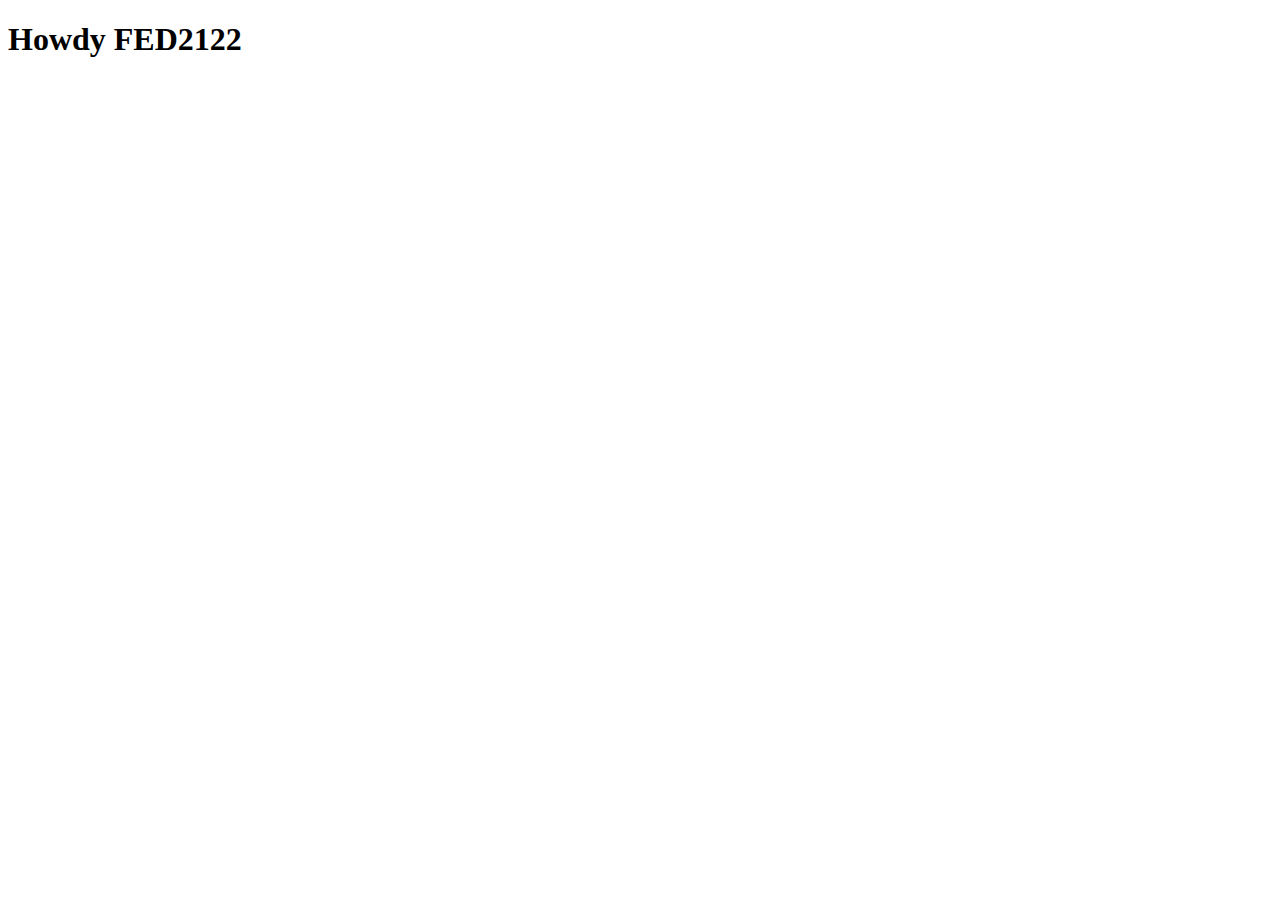
==== index.html @ eb542825 "Add files via upload" ====
<!doctype html>
<html lang="nl">
	
<head>
	<meta charset="UTF-8">
	<meta name="author" content="jouw naam">
	<meta name="viewport" content="width=device-width, initial-scale=1">
	
	<title>Howdy FED2122</title>
	
	<link href="styles/style.css" rel="stylesheet">
	<link rel="icon" type="image/svg+xml" href="images/favicon.svg">
</head>

<body>
	<h1>Howdy FED2122</h1>

	<script src="scripts/script.js"></script>
</body>
	
</html>
---- styles/style.css ----
/* CSS Document */
*, *::after, *::before {
  box-sizing:border-box;  
}
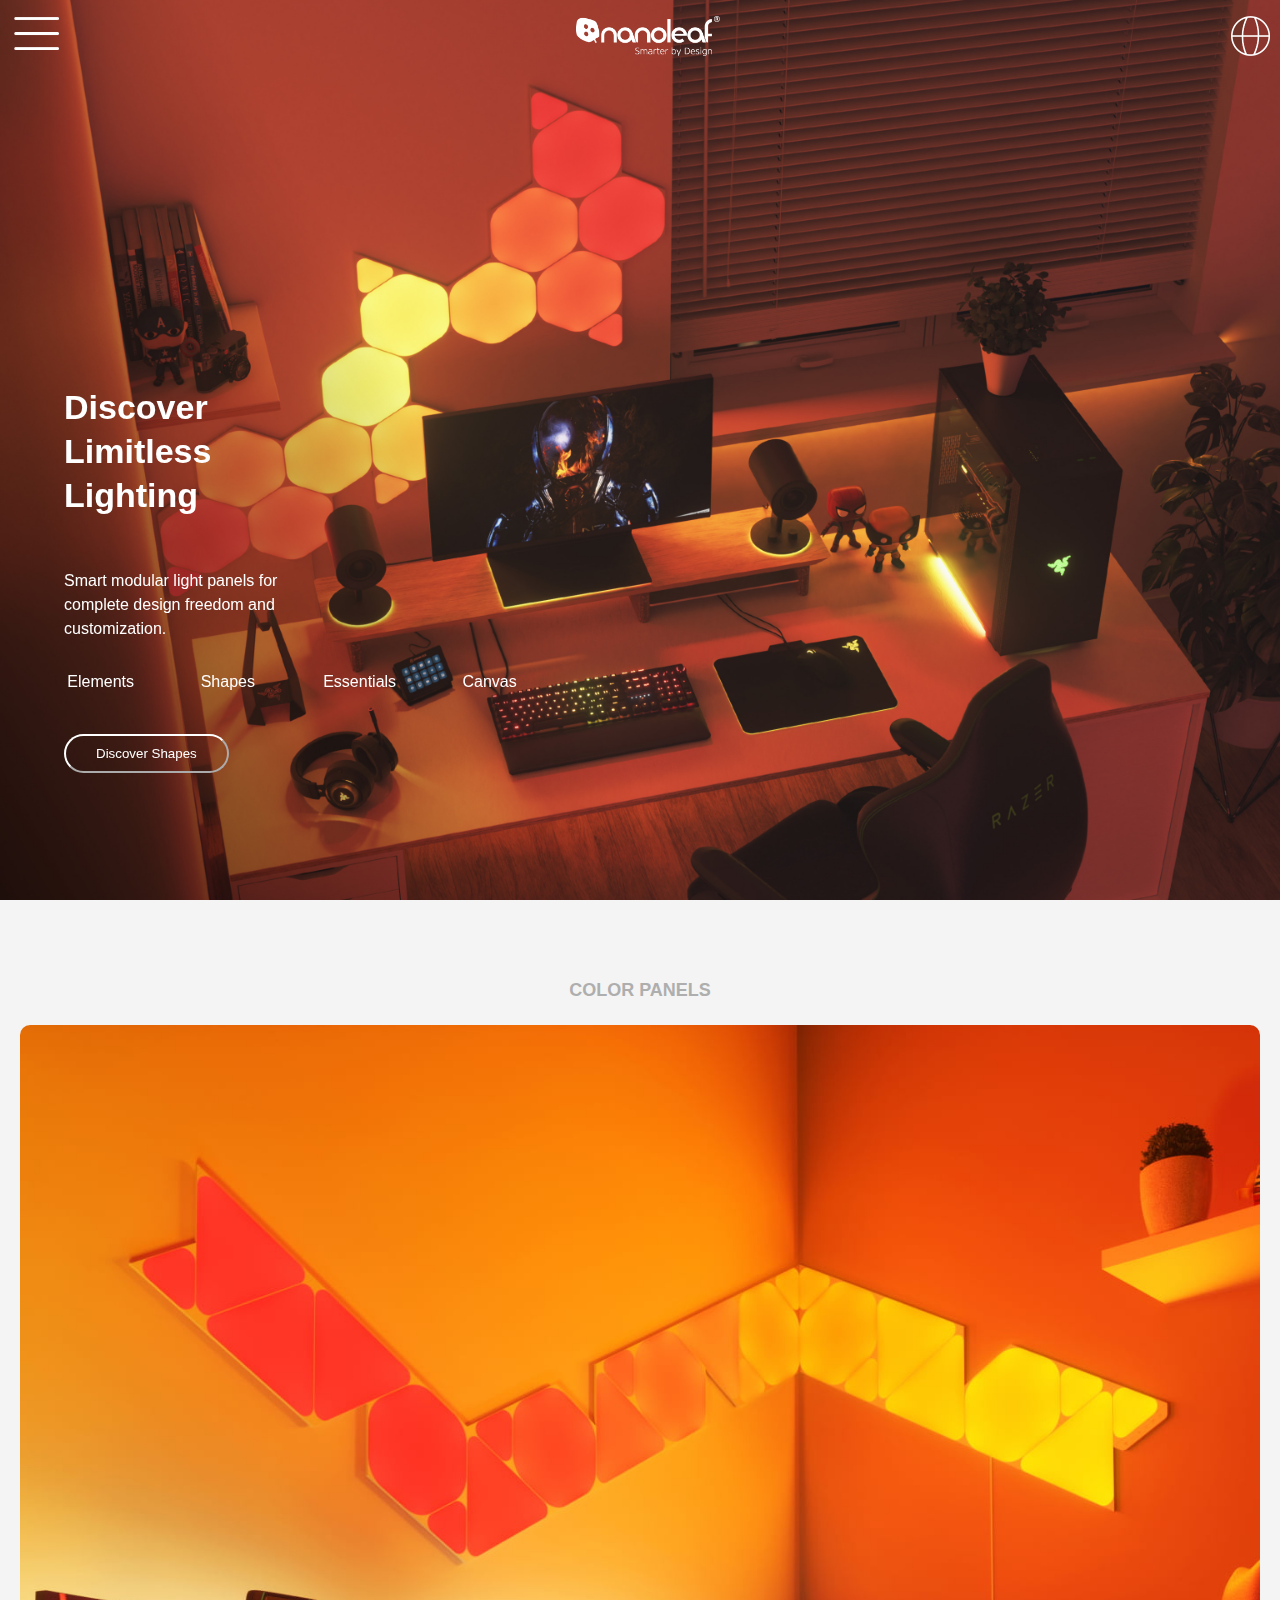
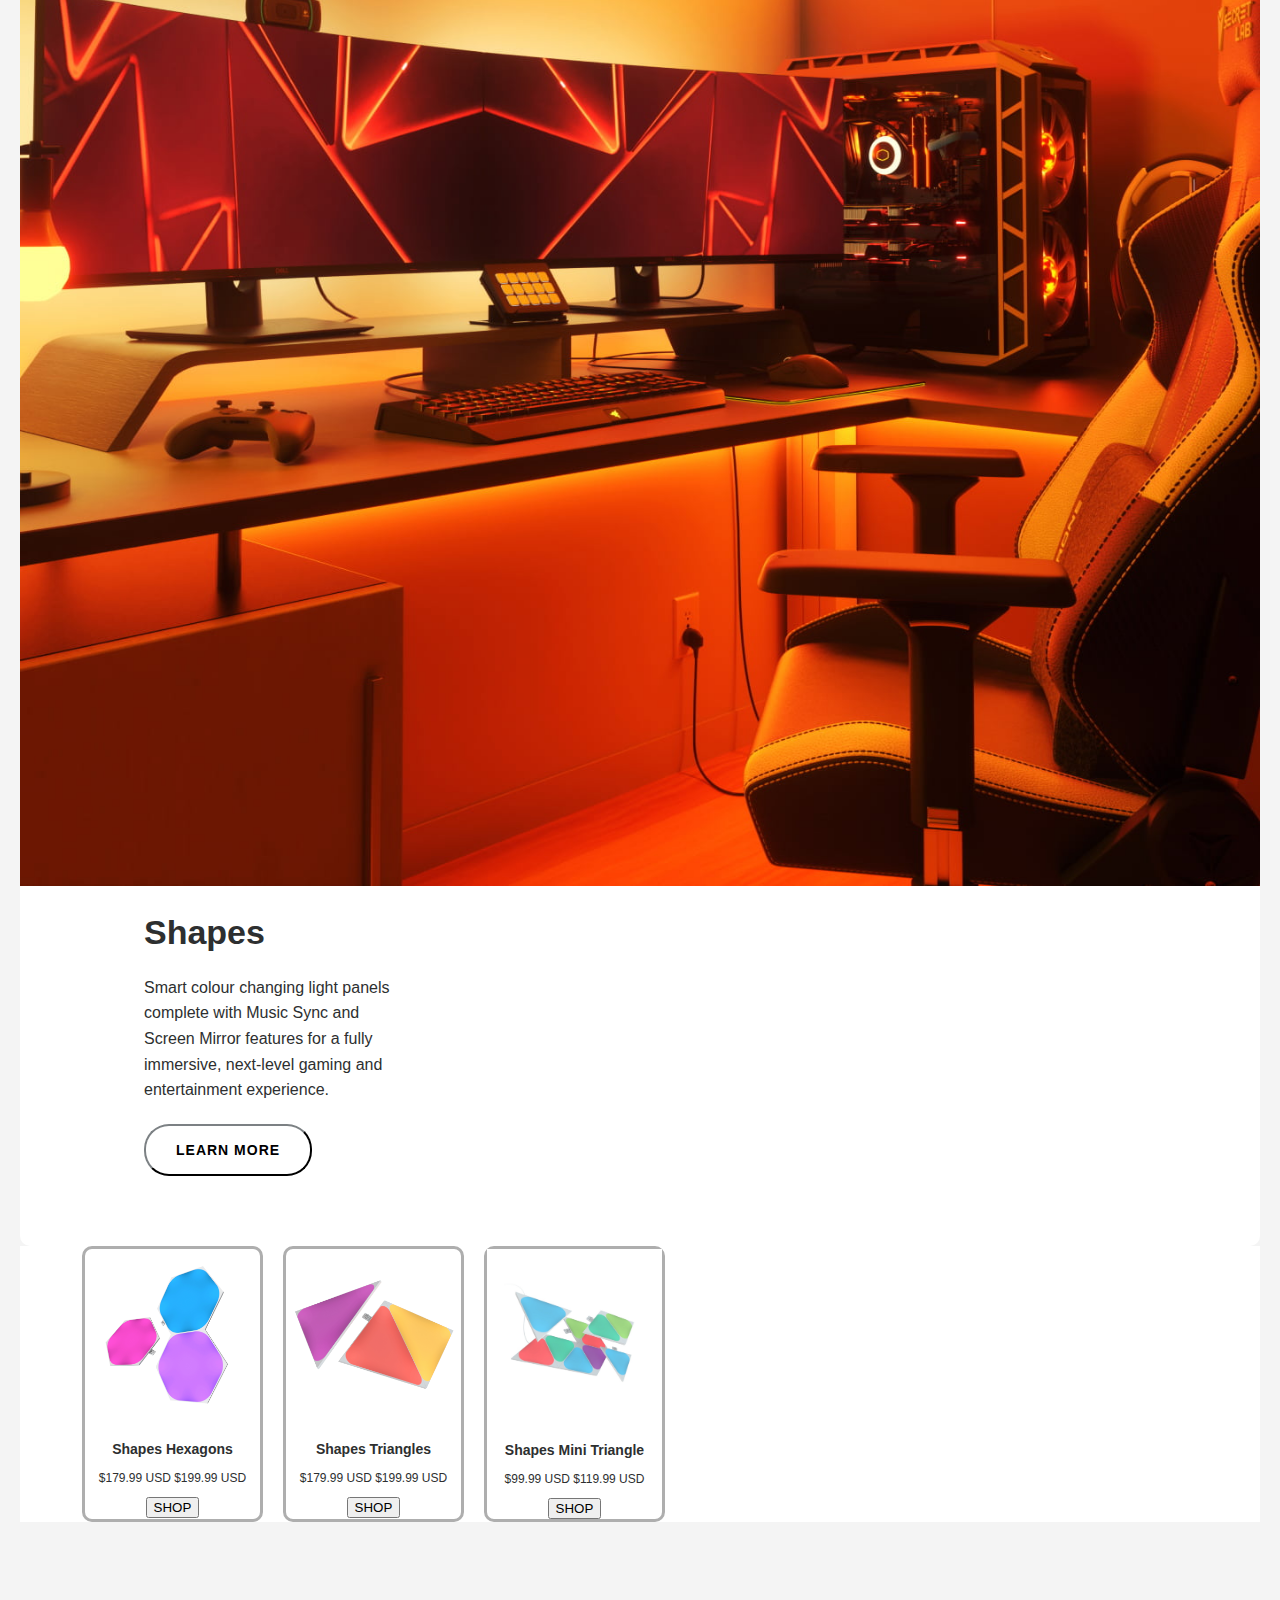
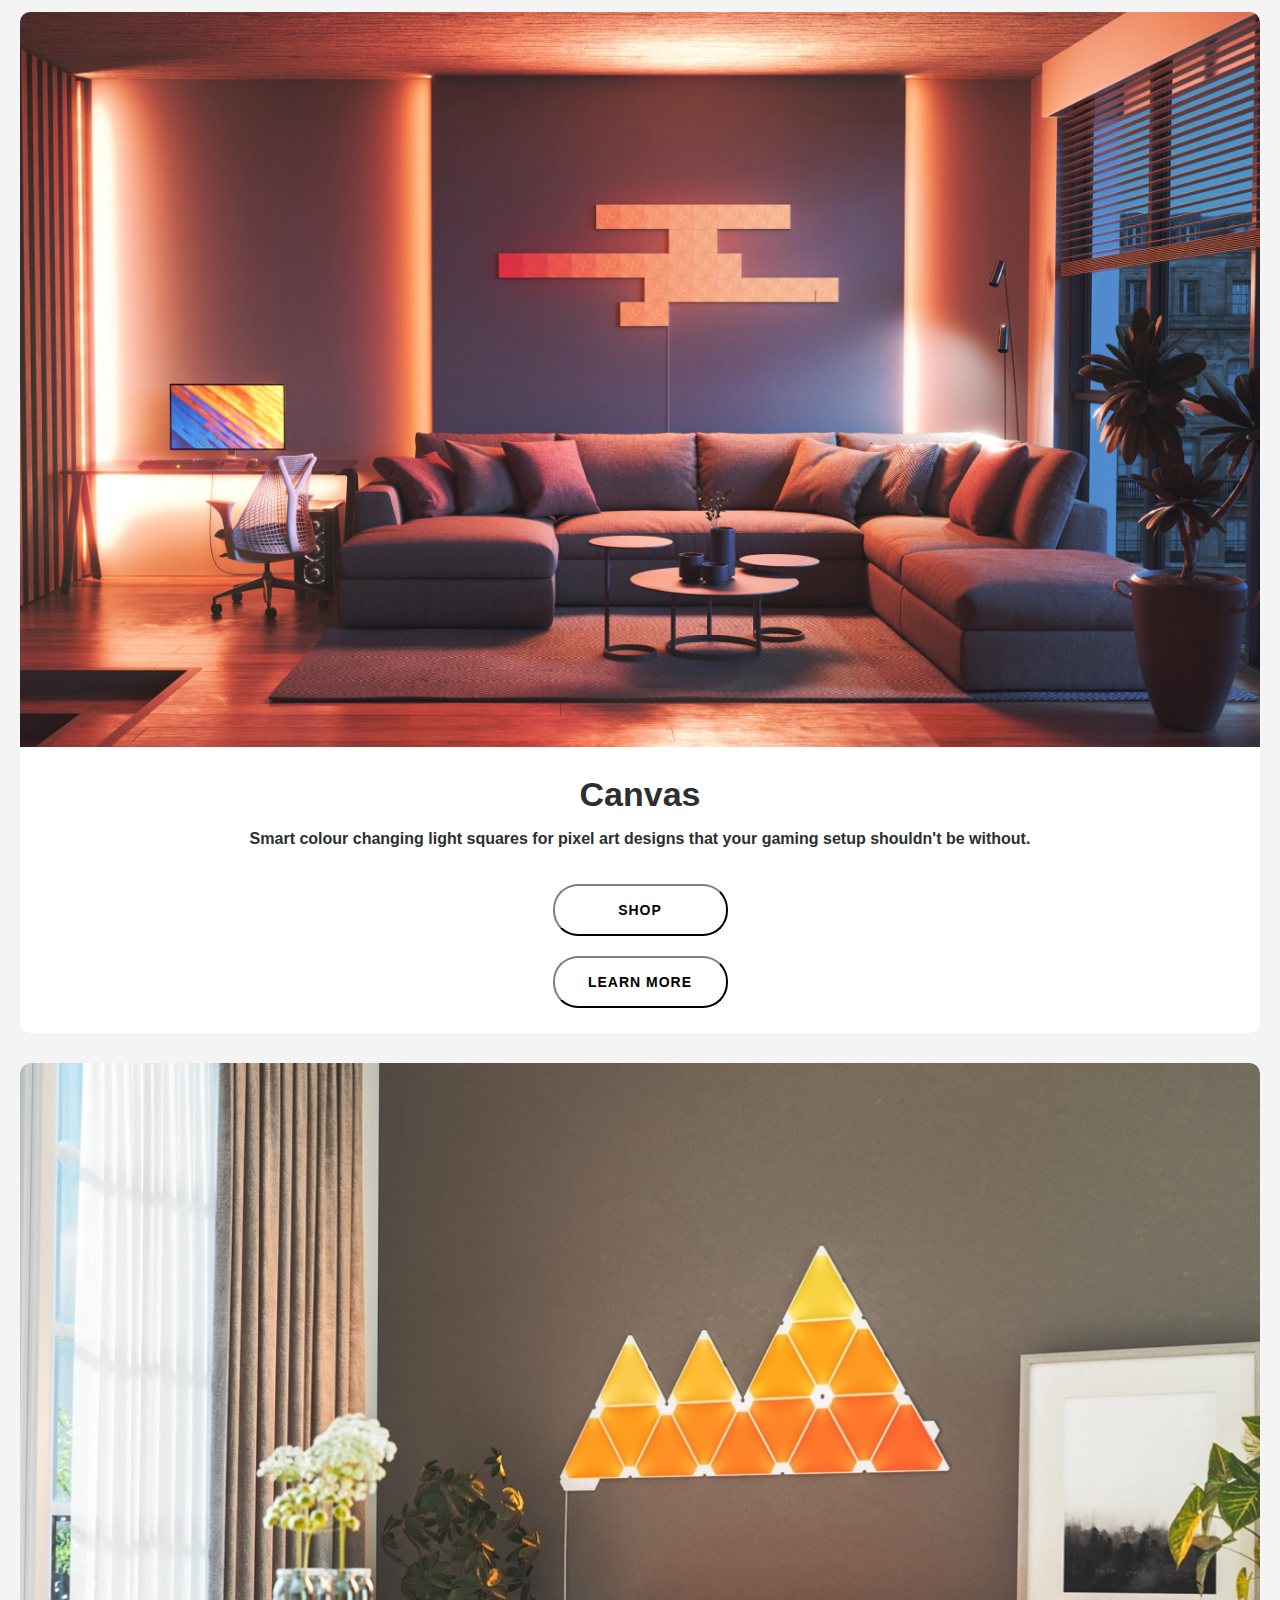
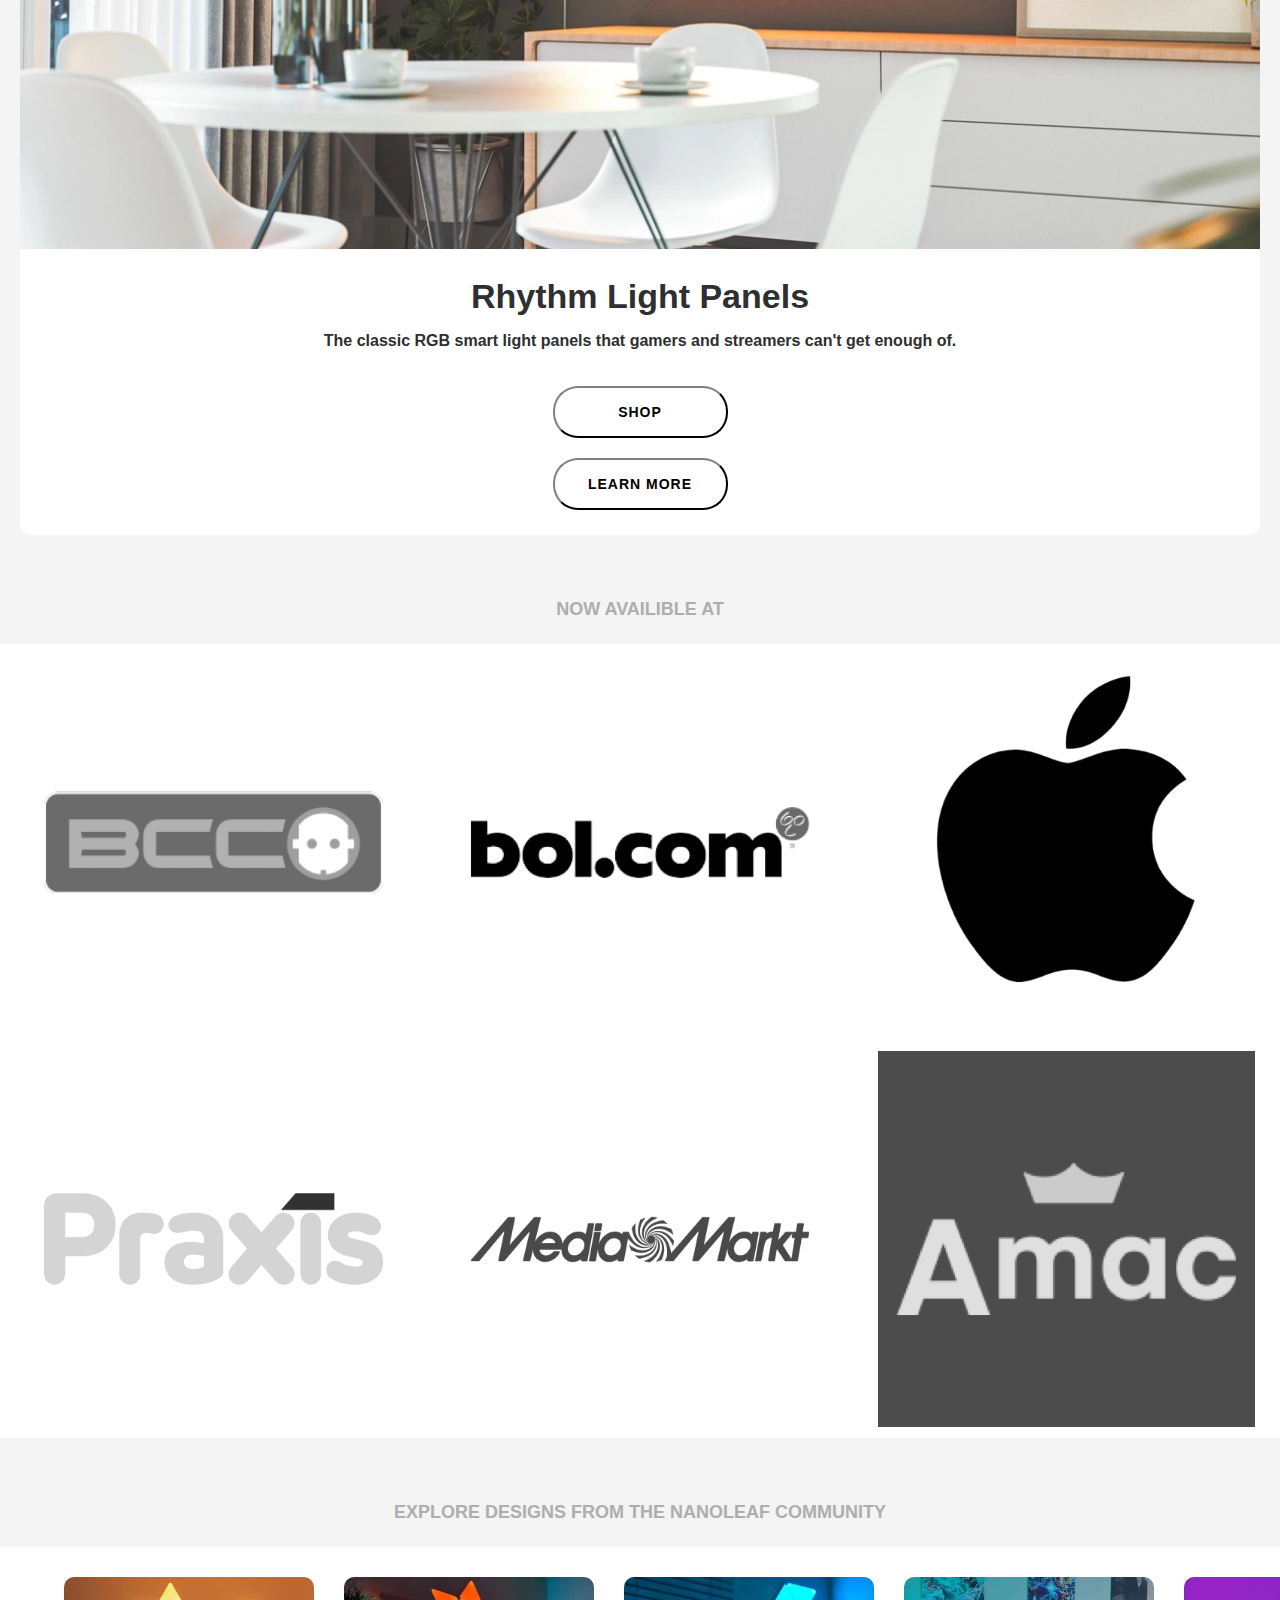
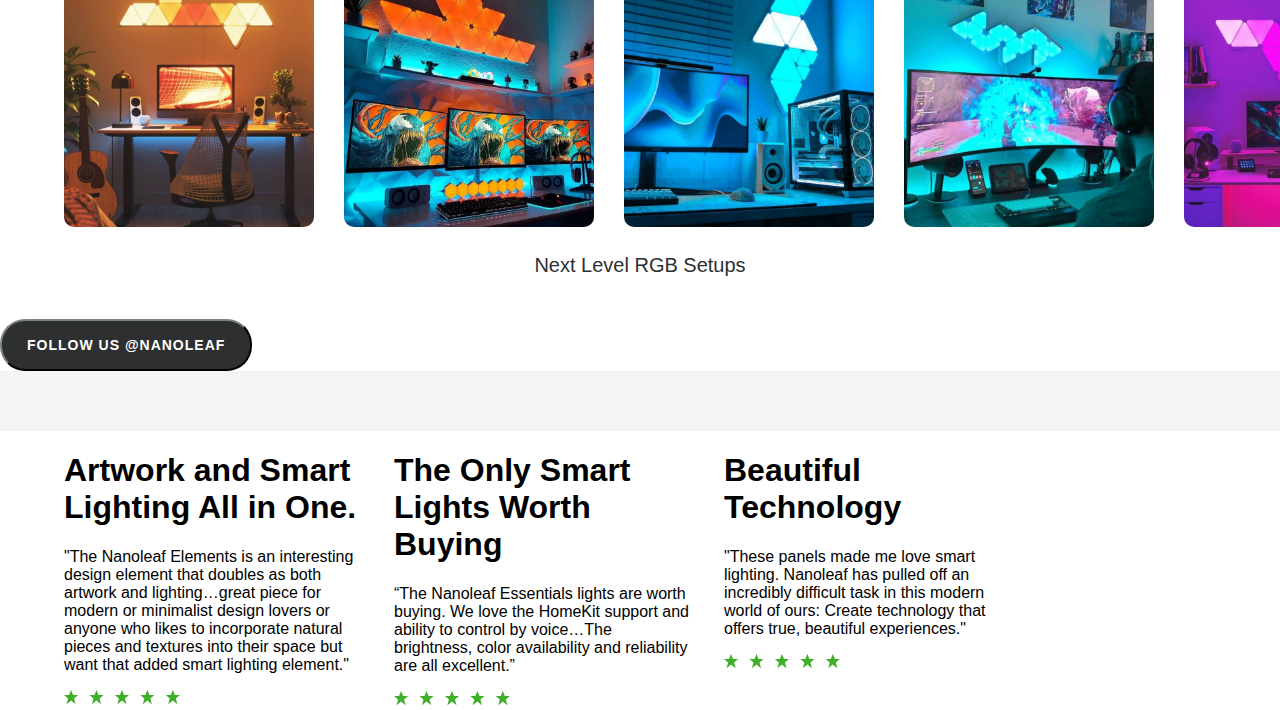
==== commit fc539e63: "Add files via upload" ====
--- a/index.html
+++ b/index.html
@@ -10,10 +10,285 @@
 	
 	<link href="styles/style.css" rel="stylesheet">
 	<link rel="icon" type="image/svg+xml" href="images/favicon.svg">
+
 </head>
 
 <body>
-	<h1>Howdy FED2122</h1>
+	<header>
+		
+		<nav>
+			<ul>
+				<li>
+					<button><a href=""><img src="images/Hamburger_Menu.png" alt=""></a></button>
+				</li>
+
+				<li>
+					<a href=""><img src="images/nanoleaf-logo-white.png" alt=""></a>
+				</li>
+
+				<li>
+					<a href=""><img src="images/Taal_thick-3.png" alt=""></a>
+				</li>
+			</ul>
+			
+		</nav>
+
+	</header>
+
+	<main>
+		<section>
+
+			<h1>
+				Discover Limitless Lighting
+			</h1>
+	
+			<p>
+				Smart modular light panels for complete design freedom and customization.
+			</p>
+	
+			<ul>
+				<li><button>Elements</button></li>
+				<li><button>Shapes</button></li>
+				<li><button>Essentials</button></li>
+				<li><button>Canvas</button></li>
+			</ul>
+	
+			<button>Discover Shapes</button>
+
+
+		</section>
+
+	<!-- First Section -->
+
+		<section>
+
+			<h2> COLOR PANELS</h2>
+
+			<ul>
+				<li>
+					<img src="images/2e-section foto.jpeg" alt="">
+				</li>
+
+				<li>
+					<h1>Shapes</h1>
+				</li>
+				<li>
+					<p>
+						Smart colour changing light panels complete with Music Sync and Screen Mirror features for a fully immersive, next-level gaming and entertainment experience.
+					</p>
+				</li>
+				<li>
+					<button>LEARN MORE</button>
+				</li>
+
+			</ul>
+
+			<ul>
+				<li>
+					<img src="images/home-shop-shape-hex@2x.png" alt="">
+					<h3>Shapes Hexagons</h3>
+					<p>$179.99 USD
+						$199.99 USD
+					</p>
+					<button>SHOP</button>
+				</li>
+				<li>
+					<img src="images/home-shop-shape-tri@2x.png" alt="">
+					<h3>Shapes Triangles</h3>
+					<p>$179.99 USD
+						$199.99 USD</p>
+					<button>SHOP</button>
+				</li>
+				<li>
+					<img src="images/home-shop-shape-mtri@1x.jpeg" alt="">
+					<h3>Shapes Mini Triangle</h3>
+					<p>$99.99 USD
+						$119.99 USD</p>
+					<button>SHOP</button>
+				</li>
+			</ul>
+		
+
+		</section>
+
+		<!-- <section>
+
+			<ul>
+				<li>
+					<img src="images/home-shop-shape-hex@2x.png" alt="">
+					<h3>Shapes Hexagons</h3>
+					<p>$179.99 USD
+						$199.99 USD
+					</p>
+					<button>SHOP</button>
+				</li>
+				<li>
+					<img src="images/home-shop-shape-tri@2x.png" alt="">
+					<h3>Shapes Triangles</h3>
+					<p>$179.99 USD
+						$199.99 USD</p>
+					<button>SHOP</button>
+				</li>
+				<li>
+					<img src="images/home-shop-shape-mtri@1x.jpeg" alt="">
+					<h3>Shapes Mini Triangle</h3>
+					<p>$99.99 USD
+						$119.99 USD</p>
+					<button>SHOP</button>
+				</li>
+			</ul>
+			
+		</section> -->
+
+
+
+
+
+		
+		<section>
+			<ul>
+
+				<li>
+					<img src="images/canvas-section-desktop-675x400@2x (1).webp" alt="">
+					<h2>Canvas</h2>
+					<p>
+						Smart colour changing light squares for pixel art designs that your gaming setup shouldn't be without.
+					</p>
+					<button>SHOP</button>
+					<button>LEARN MORE</button>
+				</li>
+
+				<li>
+					<img src="images/lp@2x.webp" alt="">
+					<h2>Rhythm Light Panels</h2>
+					<p>
+						The classic RGB smart light panels that gamers and streamers can't get enough of.
+					</p>
+					<button>SHOP</button>
+					<button>LEARN MORE</button>
+				</li>
+
+
+			</ul>
+		</section>
+
+		<section>
+
+			<h2>NOW AVAILIBLE AT</h2>
+
+			<ul>
+
+				<li><img src="images/retail-nl-bcc.png" alt=""></li>
+				<li><img src="images/retail-nl-bol.png" alt=""></li>
+				<li><img src="images/retail-apple.png" alt=""></li>
+				<li><img src="images/retail-nl-praxis.png" alt=""></li>
+				<li><img src="images/retail-nl-meida.png" alt=""></li>
+				<li><img src="images/retail-nl-amac.png" alt=""></li>
+				
+			</ul>
+
+			
+
+		</section>
+
+
+		<!-- <section>
+
+			<h2>INTEGRATIONS</h2>
+
+			<ul>
+
+				<li><img src="images/" alt=""></li>
+				<li><img src="images/" alt=""></li>
+				<li><img src="images/" alt=""></li>
+				<li><img src="images/" alt=""></li>
+				<li><img src="images/" alt=""></li>
+				<li><img src="images/" alt=""></li>
+				
+			</ul>
+
+		</section> -->
+
+		<section>
+
+			<h2>EXPLORE DESIGNS FROM THE NANOLEAF COMMUNITY</h2>
+
+			<ul>
+
+				<li><img src="images/1e-Nanoleaf-Community.png" alt=""></li>
+				<li><img src="images/2e-Nanoleaf-Community.png" alt=""></li>
+				<li><img src="images/3e-Nanoleaf-Community.png" alt=""></li>
+				<li><img src="images/4e-Nanoleaf-Community.png" alt=""></li>
+				<li><img src="images/5e-Nanoleaf-Community.png" alt=""></li>
+				<li><img src="images/6e-Nanoleaf-Community.png" alt=""></li>
+				
+			</ul>
+
+			<p>Next Level RGB Setups</p>
+			<button>
+				FOLLOW US @NANOLEAF
+			</button>
+
+		</section>
+
+		<section>
+
+			<ul>
+				<li>
+					<h1>
+						Artwork and Smart Lighting All in One.
+
+					</h1>
+
+					<p>
+						"The Nanoleaf Elements is an interesting design element that doubles as both artwork and lighting…great piece for modern or minimalist design lovers or anyone who likes to incorporate natural pieces and textures into their space but want that added smart lighting element."
+					</p>
+
+					<img src="images/rating-starts.svg" alt="">
+				</li>
+
+				<li>
+					<h1>
+						The Only Smart Lights Worth Buying
+					</h1>
+
+					<p>
+						“The Nanoleaf Essentials lights are worth buying. We love the HomeKit support and ability to control by voice…The brightness, color availability and reliability are all excellent.”
+					</p>
+
+					<img src="images/rating-starts.svg" alt="">
+				</li>
+
+				<li>
+					<h1>
+						Beautiful Technology
+					</h1>
+
+					<p>
+						"These panels made me love smart lighting. Nanoleaf has pulled off an incredibly difficult task in this modern world of ours: Create technology that offers true, beautiful experiences."
+					</p>
+
+					<img src="images/rating-starts.svg" alt="">
+				</li>
+			</ul>
+
+		</section>
+
+
+
+
+		
+	</main>
+
+	<footer>
+
+	</footer>
+
+
+
+
+
+
 
 	<script src="scripts/script.js"></script>
 </body>
--- a/styles/style.css
+++ b/styles/style.css
@@ -3,3 +3,713 @@
   box-sizing:border-box;  
 }
 
+:root {
+  
+
+}
+
+
+html {
+  height: 100%;
+}
+
+body{
+  margin: 0;
+  padding: 0;
+
+  background-color: #F4F4F4;
+
+  background-image: url("../images/nanoleaf-shapes-light-panels-hexagons-triangles-battlestation-desk-desktop@2x.jpeg");
+  background-size: cover;
+  background-repeat: no-repeat;
+  height: 100%;
+  background-position: center;
+
+  font-family: -apple-system, BlinkMacSystemFont, 'Segoe UI', Roboto, Oxygen, Ubuntu, Cantarell, 'Open Sans', 'Helvetica Neue', sans-serif;
+}
+
+/*///// Nav-bar /////*/
+
+header {
+  position: fixed;
+  left: 0;
+  right: 0;
+  top: 0;
+
+  height: 4.5em;
+  background-color: transparent;
+
+}
+
+header img {
+  height: 2.5em;
+  width: auto;
+}
+
+
+
+header ul{
+  display: flex;
+  flex-wrap: wrap;
+  justify-content: space-between;
+  padding: 0;
+  margin-left: .5em;
+  margin-right: .6em;
+  list-style: none;
+
+}
+
+ header button{
+  background: none;
+  border: none;
+}
+
+/*///// Home-page /////*/
+
+section:nth-of-type(1) {
+  height: 100vh;
+  width: auto;
+}
+
+
+
+section:nth-of-type(1) h1 {
+  font-size: 34px;
+  color: white;
+
+  position: absolute;
+  bottom: 40%;
+  left: 5%;
+  width: 290px;
+  line-height: 1.3em;
+}
+
+section:nth-of-type(1) p {
+  font-size: 16px;
+  color: white;
+
+  position: absolute;
+  bottom: 27%;
+  left: 5%;
+  width: 230px;
+  line-height: 1.5em;
+}
+
+section:nth-of-type(1) ul {
+  list-style: none;
+  display: flex;
+  justify-content: space-between;
+  margin-left: 5%;
+  margin-right: 5%;
+
+  max-width: 450px;
+
+  padding: 0;
+}
+
+
+section:nth-of-type(1) li button {
+  background: none;
+  border: none;
+
+
+  color: white;
+  font-size: 16px;
+  font-family: -apple-system, BlinkMacSystemFont, 'Segoe UI', Roboto, Oxygen, Ubuntu, Cantarell, 'Open Sans', 'Helvetica Neue', sans-serif;
+  padding: 0%;
+
+  position: relative;
+  top: 73vh;
+
+}
+
+section:nth-of-type(1) button {
+  background: none;
+  color: white;
+
+  width: fit-content;
+
+  border-radius: 20px;
+  border-color: white;
+
+  padding: 10px 30px;
+  position: relative;
+  top: 76vh;
+
+  left: 5%;
+}
+
+
+/*///// 2e-Section /////*/
+
+section:nth-of-type(2) {
+  height: auto;
+  width: auto;
+
+
+  padding-top: 60px;
+  padding-left: 20px;
+  padding-right: 20px;
+}
+
+
+section:nth-of-type(2) h2 {
+  padding-bottom: 20px;
+  margin: 0;
+  font-size: 18px;
+  line-height: 1.6em;
+  font-weight: bolder;
+  text-align: center;
+  color: #aeaeae;
+  font-family: -apple-system, BlinkMacSystemFont, 'Segoe UI', Roboto, Oxygen, Ubuntu, Cantarell, 'Open Sans', 'Helvetica Neue', sans-serif;
+
+
+}
+
+section:nth-of-type(2) ul:first-of-type {
+  background-color: white;
+
+  padding: 0%;
+  margin: 0%;
+
+  list-style: none;
+  
+  border-radius: 10px;
+
+  display: flex;
+  flex-direction: column;
+}
+
+section:nth-of-type(2) ul:first-of-type img {
+  
+  width: 100%;
+  height: auto;
+  border-top-right-radius: 10px;
+  border-top-left-radius: 10px;
+  
+}
+
+section:nth-of-type(2) ul:first-of-type h1 {
+  font-size: 34px;
+  color: #2d2f30;
+
+  margin-left: 10%;
+
+  
+
+  /* margin-top: 34px;
+  margin-bottom: 34px; */
+}
+
+
+section:nth-of-type(2) ul:first-of-type p {
+
+  font-size: 16px;
+  color: #2d2f30;
+
+  left: 5%;
+  width: 250px;
+  line-height: 1.6em;
+  margin-left: 10%;
+  margin-top: 0%;
+
+  
+}
+
+
+section:nth-of-type(2) ul:first-of-type button {
+  font-family: -apple-system, BlinkMacSystemFont, 'Segoe UI', Roboto, Oxygen, Ubuntu, Cantarell, 'Open Sans', 'Helvetica Neue', sans-serif;
+  background: none;
+
+  border-color: #2d2f30;
+  border-radius: 25px;
+
+ padding-left: 30px;
+ padding-right: 30px;
+ padding-top: 10px;
+ padding-bottom: 10px;
+
+ margin-top: 5px;
+ margin-left: 10%;
+ margin-bottom: 70px;
+
+  
+  font-size: 14px;
+  font-weight: 700;
+  letter-spacing: 1px;
+  line-height: 28px;
+
+  
+}
+
+section:nth-of-type(2) ul:last-of-type {
+  background-color: white;
+  margin: 0%;
+  padding-left: 5%;
+  padding-right: 5%;
+  list-style: none;
+  display: flex;
+  overflow-x: scroll;
+  gap: 20px;
+  width: 100%;
+}
+
+section:nth-of-type(2) ul:last-of-type img{
+  width: 175px;
+}
+
+section:nth-of-type(2) ul:last-of-type li{
+  text-align: center;
+
+  border-style: solid;
+  border-color: #aeaeae;
+  border-radius: 10px;
+  
+  
+  
+ 
+  
+
+}
+
+
+section:nth-of-type(2) ul:last-of-type h3 {
+  font-size: 14px;
+  text-align: center;
+  color: #2d2f30;
+
+
+}
+
+
+section:nth-of-type(2) ul:last-of-type p{
+  font-size: 12px;
+  text-align: center;
+  color: #2d2f30;
+
+}
+section:nth-of-type(3) {
+  height: auto;
+  width: auto;
+
+
+  padding-top: 60px;
+  padding-left: 20px;
+  padding-right: 20px;
+}
+
+section:nth-of-type(3) ul {
+  padding: 0%;
+  margin: 0%;
+}
+
+
+section:nth-of-type(3) ul li {
+  background-color: white;
+
+  padding: 0%;
+  margin: 0%;
+
+  list-style: none;
+  
+  border-radius: 10px;
+
+  display: flex;
+  flex-direction: column;
+
+  margin-top: 30px;
+  padding-bottom: 25px;
+
+
+
+}
+
+section:nth-of-type(3) img {
+  
+  width: 100%;
+  height: auto;
+  border-top-right-radius: 10px;
+  border-top-left-radius: 10px;
+  
+}
+
+
+section:nth-of-type(3) h2 {
+  font-size: 34px;
+  color: #2d2f30;
+  text-align: center;
+
+  padding-left: 40px;
+  padding-right: 40px;
+  margin-bottom: 0%;
+  
+}
+
+section:nth-of-type(3) p {
+  font-size: 16px;
+  color: #2d2f30;
+  text-align: center;
+  font-weight: 700;
+
+  padding-left: 40px;
+  padding-right: 40px;
+  
+}
+
+
+section:nth-of-type(3) button {
+  font-family: -apple-system, BlinkMacSystemFont, 'Segoe UI', Roboto, Oxygen, Ubuntu, Cantarell, 'Open Sans', 'Helvetica Neue', sans-serif;
+  background: none;
+
+  border-color: #2d2f30;
+  border-radius: 25px;
+
+  padding-left: 15px;
+  padding-right: 15px;
+  padding-top: 10px;
+  padding-bottom: 10px;
+
+  margin-top: 20px;
+
+
+  
+  font-size: 14px;
+  font-weight: 700;
+  letter-spacing: 1px;
+  line-height: 28px;
+  text-align: center;
+
+  width: 175px;
+  margin-left: auto;
+  margin-right: auto;
+  
+}
+
+
+section:nth-of-type(4) {
+  height: auto;
+  width: auto;
+  margin-top: 60px;
+}
+
+
+section:nth-of-type(4) h2 {
+  padding-bottom: 20px;
+  margin: 0;
+  font-size: 18px;
+  line-height: 1.6em;
+  font-weight: bolder;
+  text-align: center;
+  color: #aeaeae;
+  font-family: -apple-system, BlinkMacSystemFont, 'Segoe UI', Roboto, Oxygen, Ubuntu, Cantarell, 'Open Sans', 'Helvetica Neue', sans-serif;
+
+
+}
+
+
+section:nth-of-type(4) ul {
+  background-color: white;
+
+  padding: 0%;
+  margin: 0%;
+
+  list-style: none;
+
+  display: flex;
+  justify-content: space-between;
+  flex-wrap: wrap;
+  
+  width: 100%;
+  height: auto;
+}
+
+
+section:nth-of-type(4) li {
+    width: 33.3333%;
+    padding: 10px 25px;
+    box-sizing: border-box
+}
+
+
+section:nth-of-type(4) img{
+  filter: grayscale(1);
+  display: block;
+  width: 100%;
+}
+
+
+
+section:nth-of-type(5) {
+  height: auto;
+  width: auto;
+  margin-top: 60px;
+  background-color: white;
+}
+
+
+
+section:nth-of-type(5) h2 {
+  padding-bottom: 20px;
+  margin: 0;
+  font-size: 18px;
+  line-height: 1.6em;
+  font-weight: bolder;
+  text-align: center;
+  color: #aeaeae;
+  font-family: -apple-system, BlinkMacSystemFont, 'Segoe UI', Roboto, Oxygen, Ubuntu, Cantarell, 'Open Sans', 'Helvetica Neue', sans-serif;
+
+  padding-left: 30px;
+  padding-right: 30px;
+  margin-bottom: 30px;
+
+  position: relative;
+
+  background-color: #F4F4F4;
+}
+
+section:nth-of-type(5) ul {
+  background-color: white;
+
+  margin: 0%;
+  padding-left: 5%;
+  padding-right: 5%;
+  
+
+  list-style: none;
+
+
+  display: flex;
+  overflow-x: scroll;
+  gap: 30px;
+  
+
+  
+  width: 100%;
+
+}
+
+
+section:nth-of-type(5) img {
+  width: 250px;
+  height: 250px;
+
+  border-radius: 10px;
+} 
+
+
+section:nth-of-type(5) p {
+  font-size: 20px;
+  padding-bottom: 20px;
+  line-height: 1.4em;
+  font-family: -apple-system, BlinkMacSystemFont, 'Segoe UI', Roboto, Oxygen, Ubuntu, Cantarell, 'Open Sans', 'Helvetica Neue', sans-serif;
+  text-align: center;
+
+  font-weight: 300;
+
+  color: #2d2f30;
+
+  padding: 0%;
+}
+
+
+section:nth-of-type(5) button {
+  font-family: -apple-system, BlinkMacSystemFont, 'Segoe UI', Roboto, Oxygen, Ubuntu, Cantarell, 'Open Sans', 'Helvetica Neue', sans-serif;
+  background: none;
+
+  color: white;
+  background-color: #2d2f30;
+
+  border-color: #2d2f30;
+  border-radius: 25px;
+
+  padding-left: 25px;
+  padding-right: 25px;
+  padding-top: 10px;
+  padding-bottom: 10px;
+
+  margin-top: 20px;
+
+
+  
+  font-size: 14px;
+  font-weight: 700;
+  letter-spacing: 1px;
+  line-height: 28px;
+  text-align: center;
+
+  width: fit-content;
+  margin-left: auto;
+  margin-right: auto;
+}
+
+section:nth-of-type(6) {
+  height: auto;
+  width: auto;
+  margin-top: 60px;
+  background-color: white;
+}
+
+section:nth-of-type(6) ul {
+  background-color: white;
+
+  margin: 0%;
+  padding-left: 5%;
+  padding-right: 5%;
+  
+
+  list-style: none;
+
+
+  display: flex;
+  overflow-x: scroll;
+  gap: 30px;
+  
+
+  
+  width: 100%;
+
+}
+
+section:nth-of-type(6) li {
+  width: 300px;
+  border: 2px;
+  border-color: #aeaeae;
+
+}
+
+
+/* main h1 {
+  font-size: 34px;
+  color: white;
+
+  position: absolute;
+  bottom: 40%;
+  left: 5%;
+  width: 290px;
+  line-height: 1.3em;
+}
+
+main p {
+  font-size: 16px;
+  color: white;
+
+  position: absolute;
+  bottom: 27%;
+  left: 5%;
+  width: 230px;
+  line-height: 1.5em;
+}
+
+main ul {
+  list-style: none;
+  display: flex;
+  justify-content: space-between;
+  margin-left: 5%;
+  margin-right: 5%;
+
+  max-width: 450px;
+
+
+
+  margin-top: 75vh;
+  padding: 0;
+}
+
+
+main li button {
+  background: none;
+  border: none;
+
+
+  color: white;
+  font-size: 16px;
+  font-family: -apple-system, BlinkMacSystemFont, 'Segoe UI', Roboto, Oxygen, Ubuntu, Cantarell, 'Open Sans', 'Helvetica Neue', sans-serif;
+  padding: 0%;
+
+}
+
+main button {
+  background: none;
+
+  width: fit-content;
+
+  border-radius: 20px;
+
+  padding: 10px 30px;
+  position: relative;
+
+  left: 5%;
+} */
+
+
+
+
+/*///// First-Section /////*/ 
+
+/* main section:nth-of-type(1) ul {
+  background-color: white;
+  width: auto;
+  height: auto;
+}
+
+main section:nth-of-type(1) ul {
+  margin: 0%;
+  position: relative;
+  margin-top: 95px;
+} */
+
+
+
+
+
+/* main button {
+  background: none;
+  font-family: -apple-system, BlinkMacSystemFont, 'Segoe UI', Roboto, Oxygen, Ubuntu, Cantarell, 'Open Sans', 'Helvetica Neue', sans-serif;
+
+  color: white;
+  font-size: 15px;
+  
+  left: 5%;
+
+  width: fit-content;
+  border: 1px white;
+  border-radius: 20px;
+
+  padding: 10px 30px;
+  text-align: center;
+
+  
+  
+
+  
+} */
+
+
+/* 
+header {
+  position: fixed;
+  left: 0;
+  right: 0;
+  top: 0;
+
+  background-color: gold;
+  height: 4.5em;
+
+  display: flex;
+  justify-content: space-around;
+
+}
+
+li img {
+  height: 2.5em;
+  width: auto;
+}
+
+
+header button {
+  border: none;
+  background: none;
+} */
+
+
+
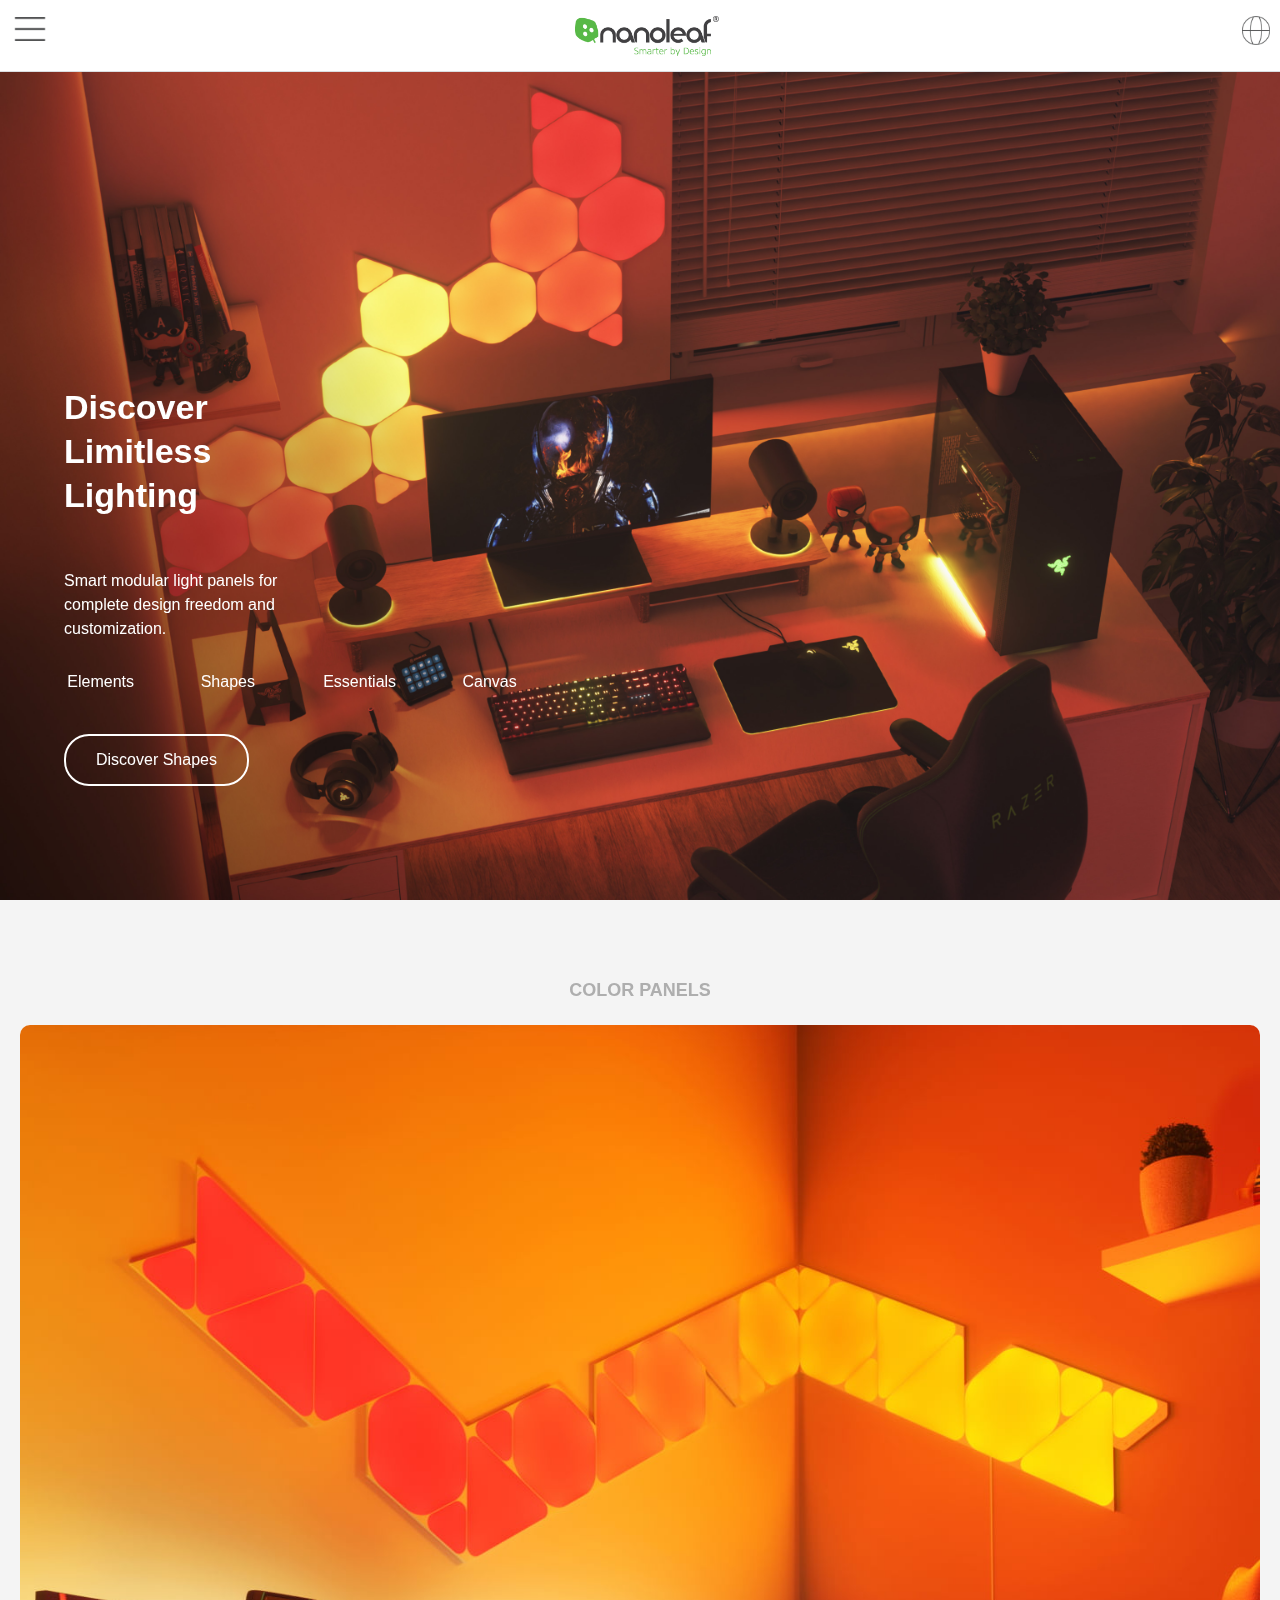
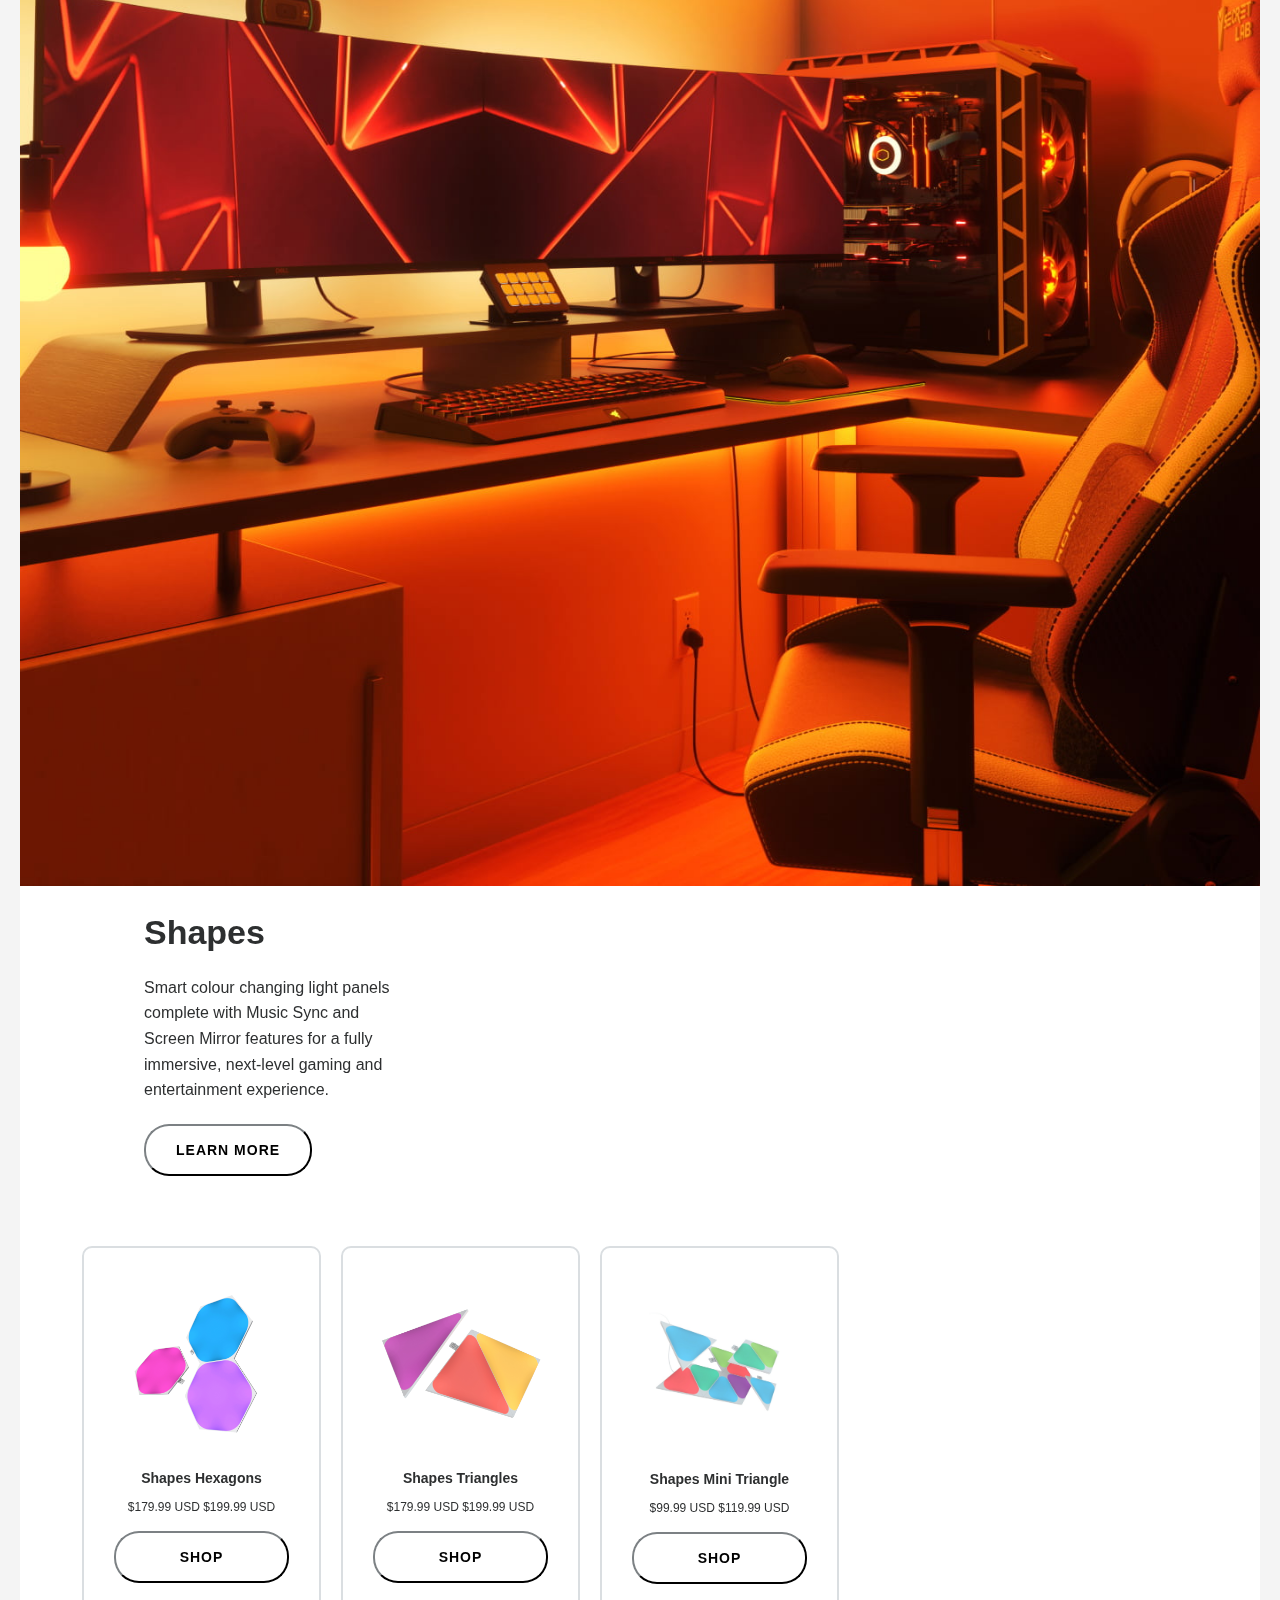
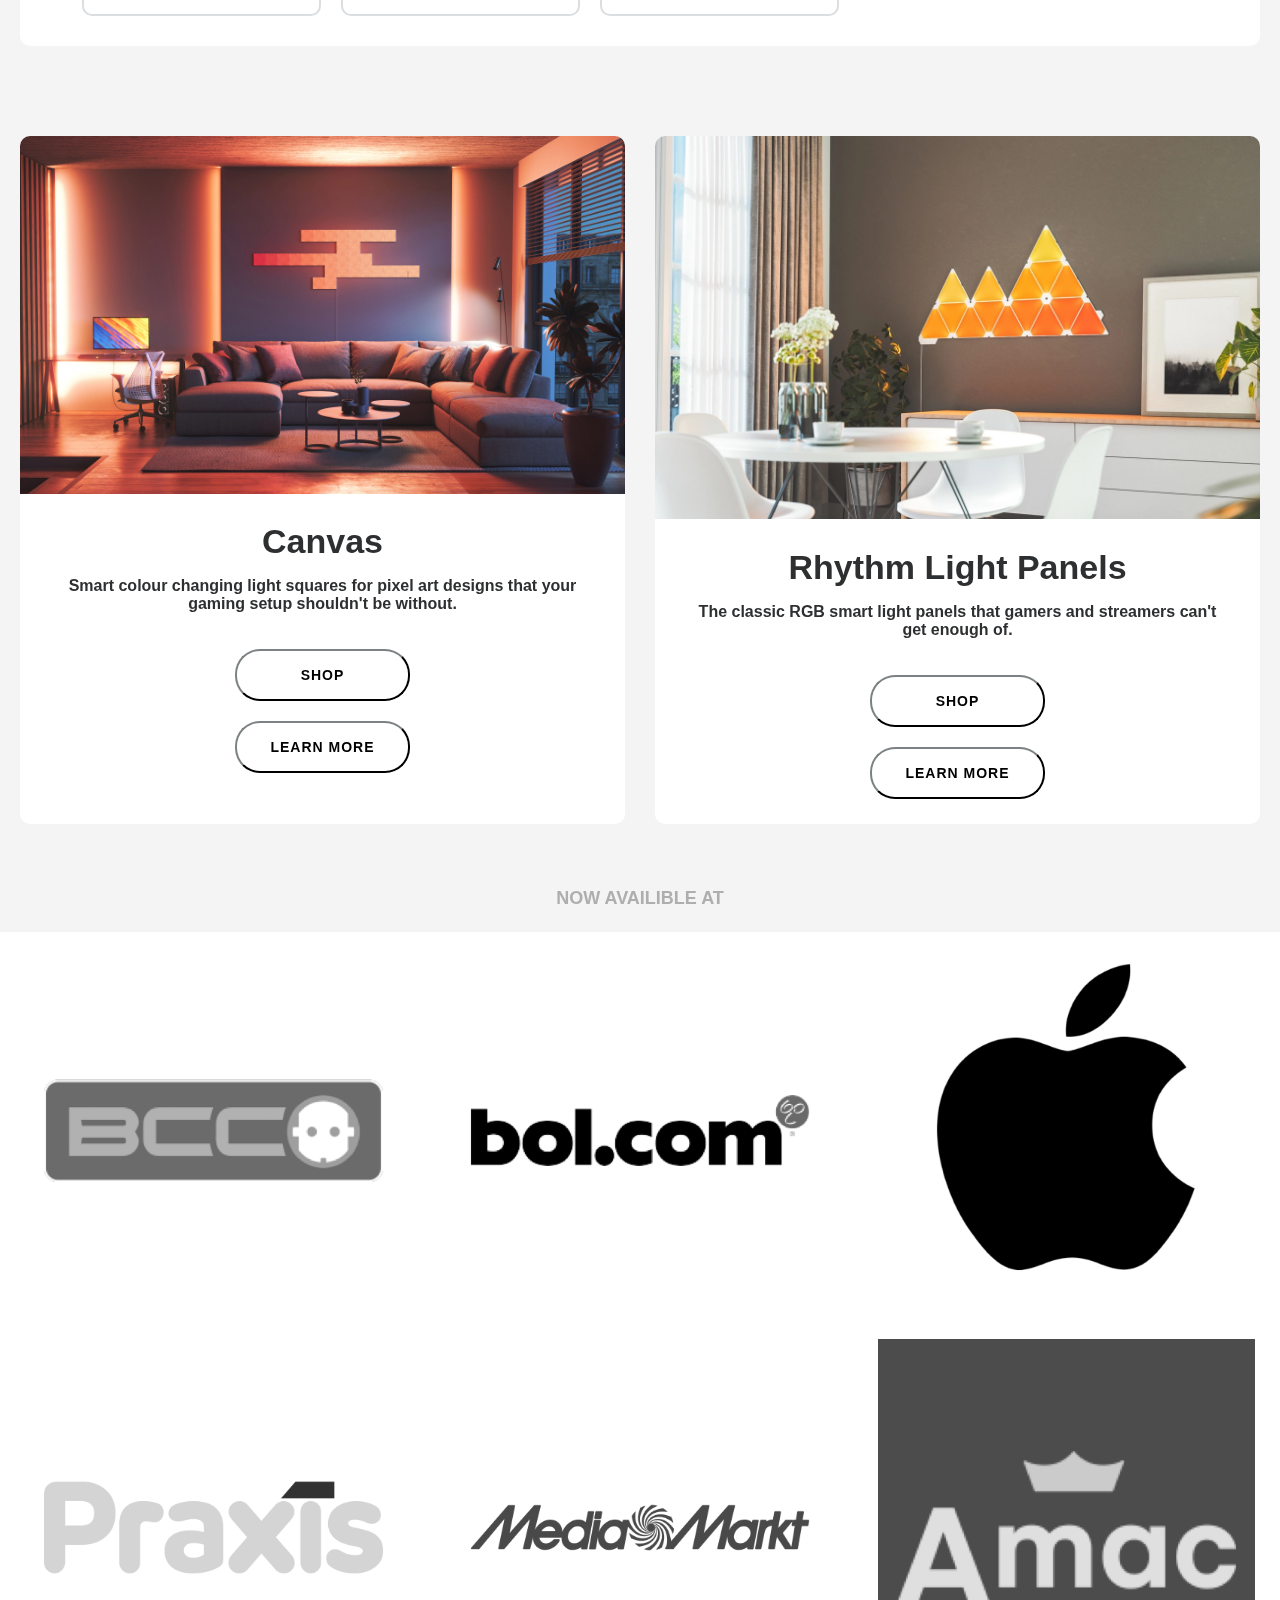
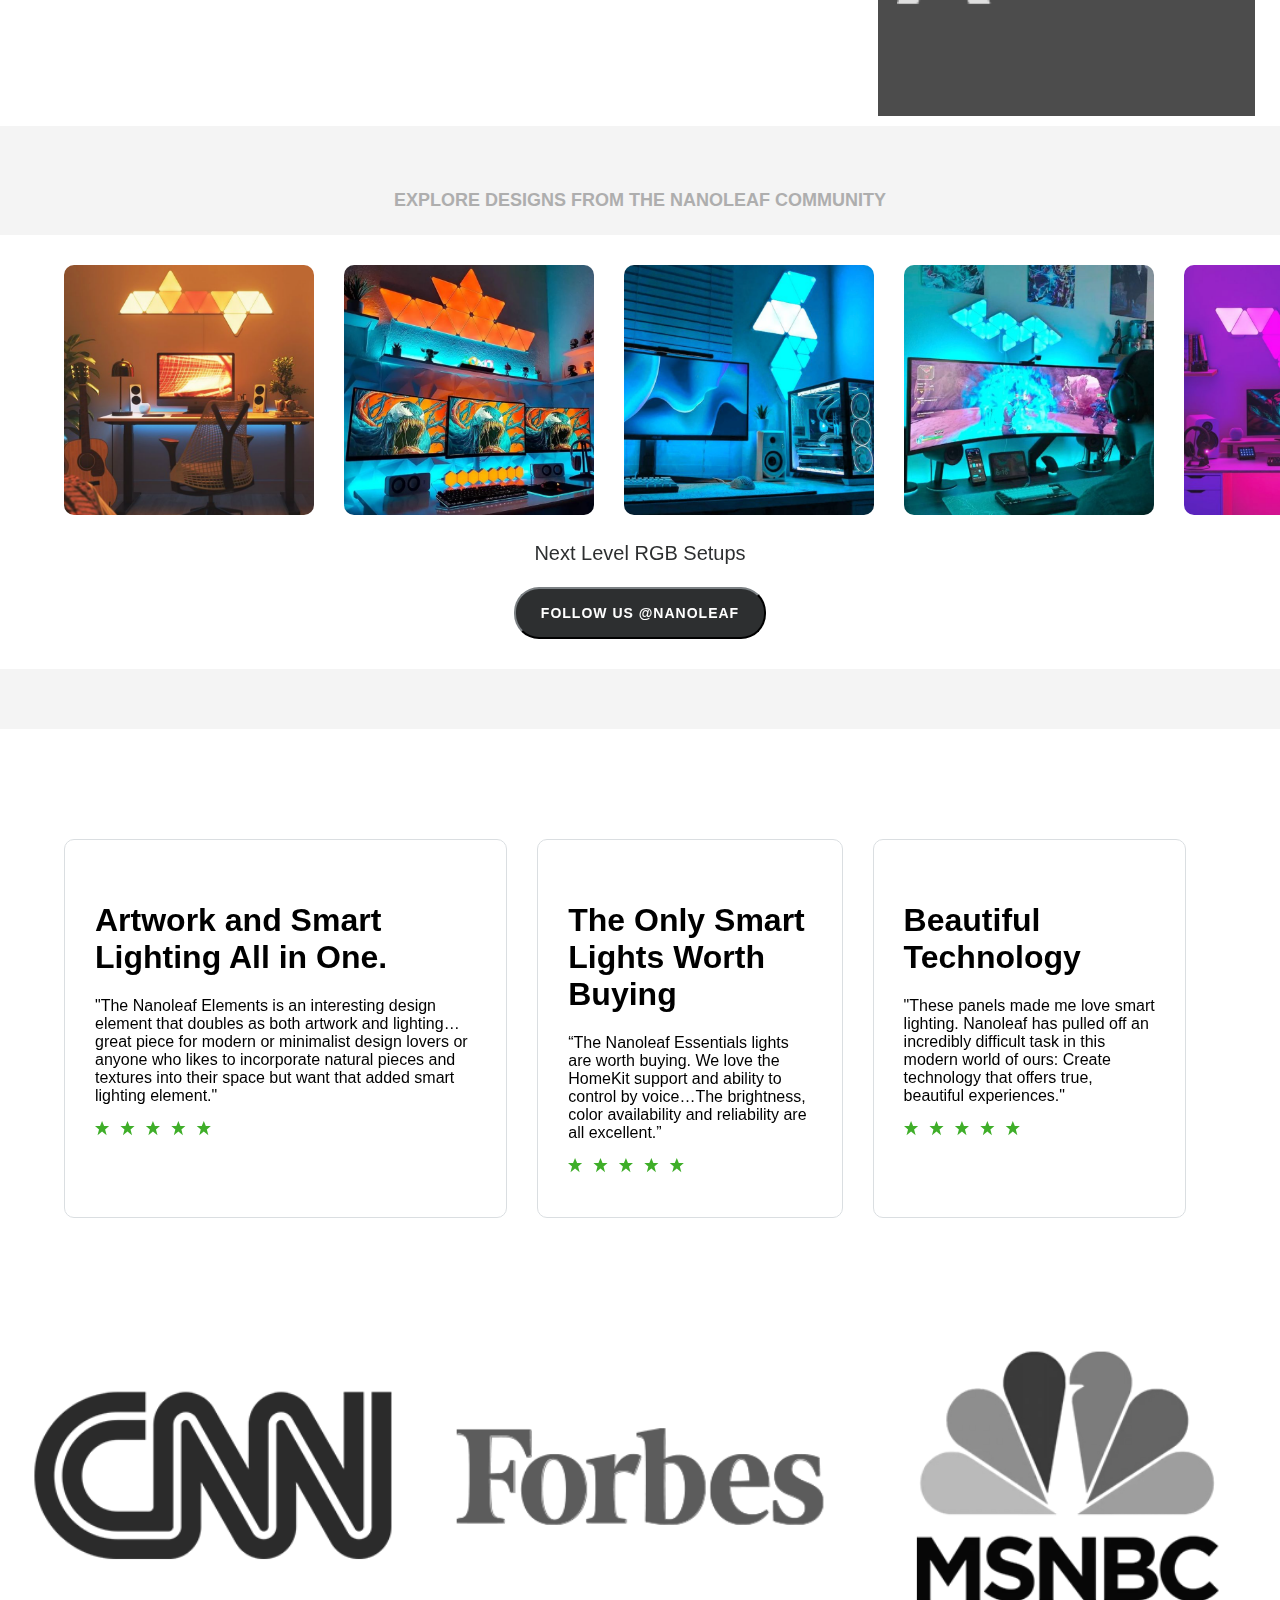
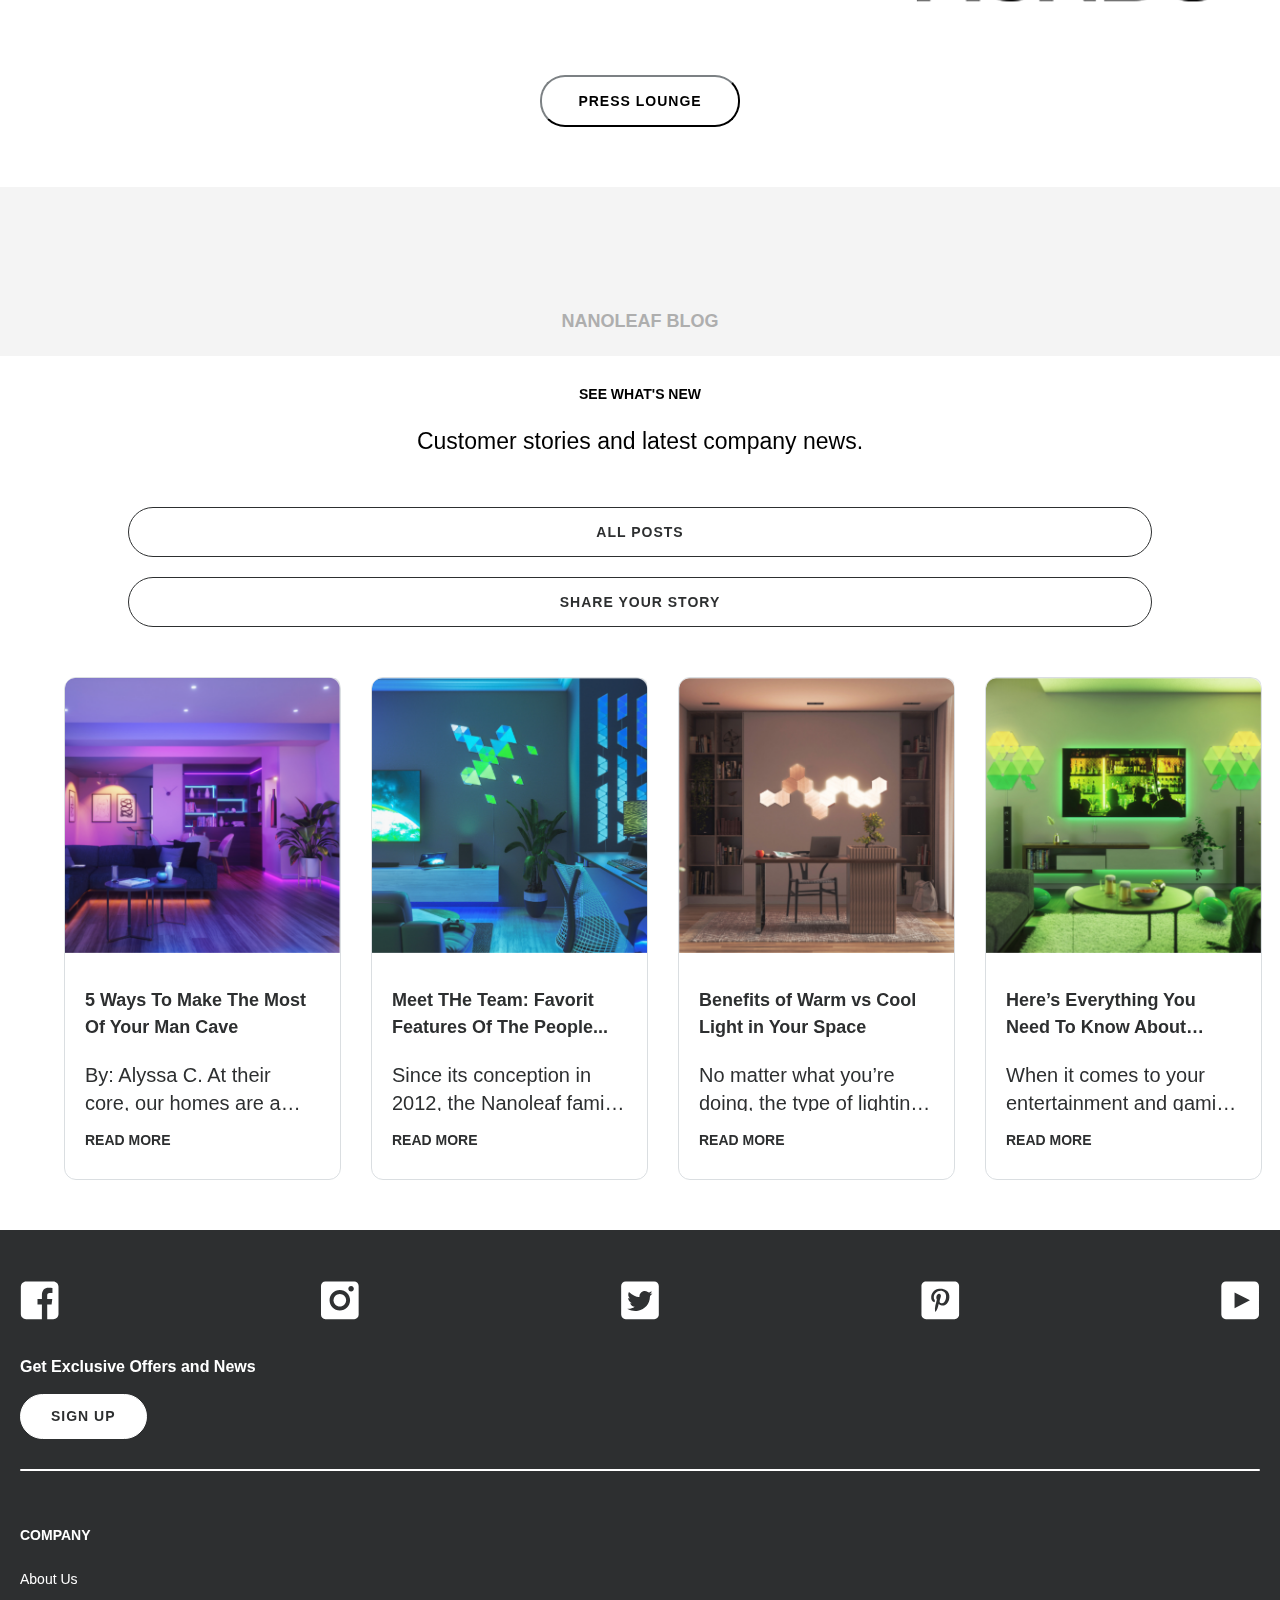
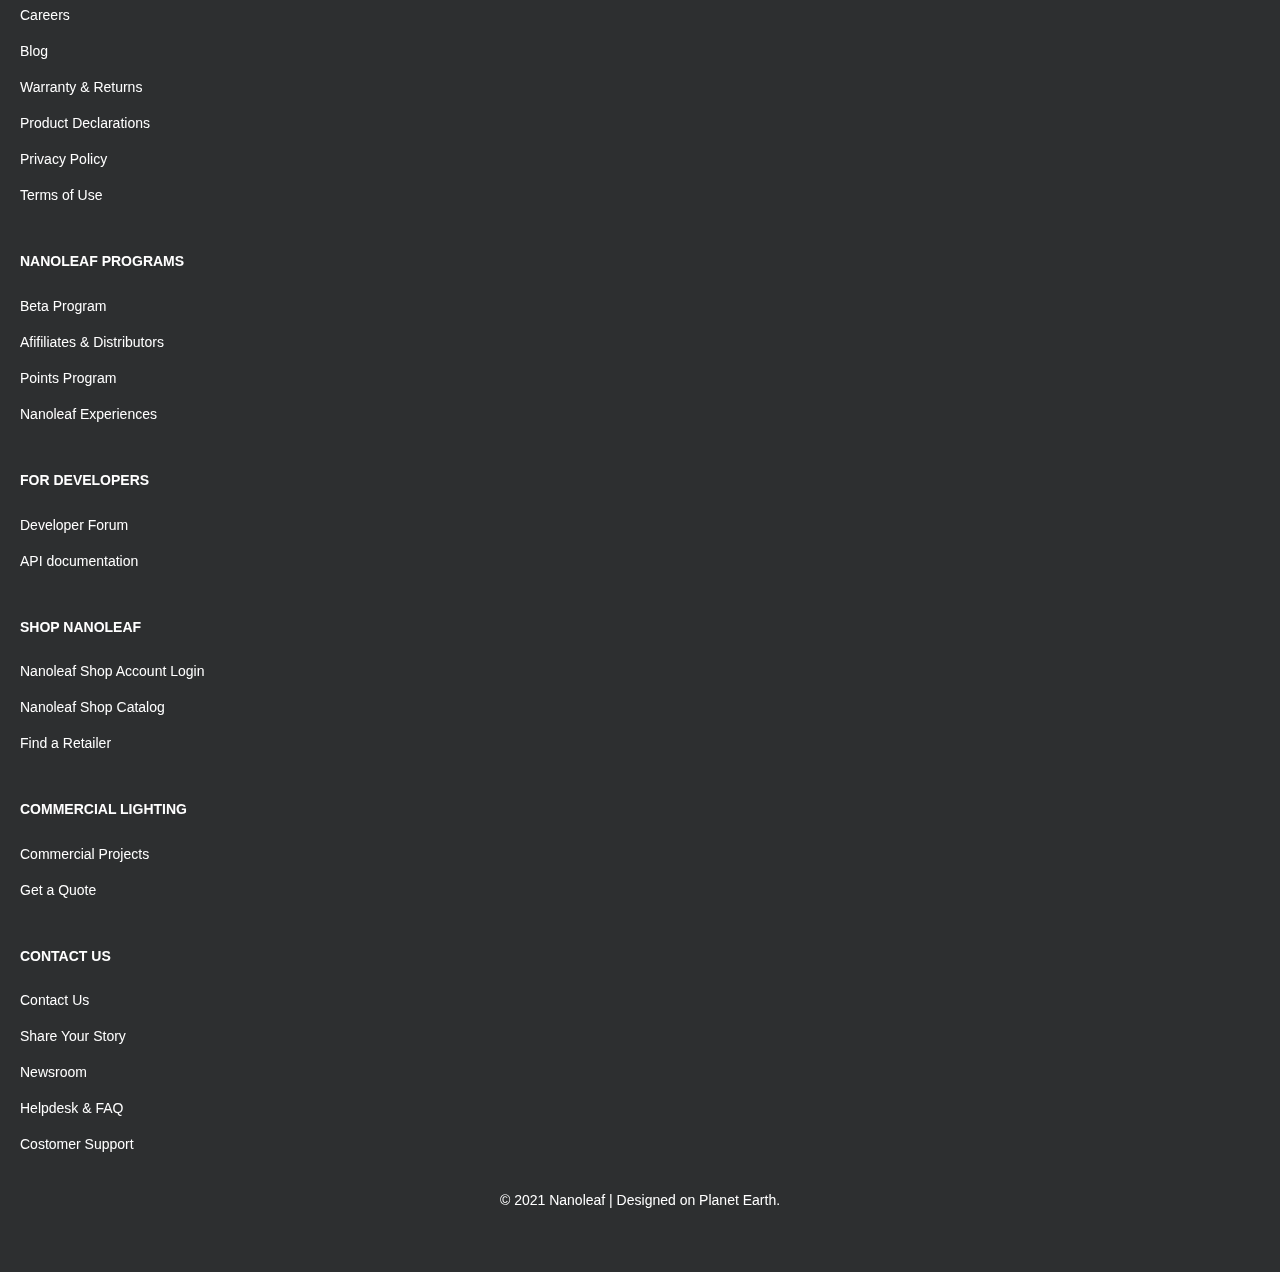
==== commit 1d24f00f: "Add files via upload" ====
--- a/index.html
+++ b/index.html
@@ -14,20 +14,23 @@
 </head>
 
 <body>
+
+	<!-- Nav-Bar -->
+
 	<header>
 		
 		<nav>
 			<ul>
 				<li>
-					<button><a href=""><img src="images/Hamburger_Menu.png" alt=""></a></button>
-				</li>
-
-				<li>
-					<a href=""><img src="images/nanoleaf-logo-white.png" alt=""></a>
-				</li>
-
-				<li>
-					<a href=""><img src="images/Taal_thick-3.png" alt=""></a>
+					<button><a href=""><img src="images/Nanoleaf-Menu-correct.png" alt=""></a></button>
+				</li>
+
+				<li>
+					<a href=""><img src="images/nanoleaf-logo.png" alt=""></a>
+				</li>
+
+				<li>
+					<a href=""><img src="images/nanoleaf-taal-correct.png" alt=""></a>
 				</li>
 			</ul>
 			
@@ -36,6 +39,9 @@
 	</header>
 
 	<main>
+
+		<!-- 1e Section -->
+
 		<section>
 
 			<h1>
@@ -58,7 +64,7 @@
 
 		</section>
 
-	<!-- First Section -->
+		<!-- 2e Section -->
 
 		<section>
 
@@ -111,38 +117,7 @@
 
 		</section>
 
-		<!-- <section>
-
-			<ul>
-				<li>
-					<img src="images/home-shop-shape-hex@2x.png" alt="">
-					<h3>Shapes Hexagons</h3>
-					<p>$179.99 USD
-						$199.99 USD
-					</p>
-					<button>SHOP</button>
-				</li>
-				<li>
-					<img src="images/home-shop-shape-tri@2x.png" alt="">
-					<h3>Shapes Triangles</h3>
-					<p>$179.99 USD
-						$199.99 USD</p>
-					<button>SHOP</button>
-				</li>
-				<li>
-					<img src="images/home-shop-shape-mtri@1x.jpeg" alt="">
-					<h3>Shapes Mini Triangle</h3>
-					<p>$99.99 USD
-						$119.99 USD</p>
-					<button>SHOP</button>
-				</li>
-			</ul>
-			
-		</section> -->
-
-
-
-
+		<!-- 3e Section -->
 
 		
 		<section>
@@ -171,6 +146,8 @@
 
 			</ul>
 		</section>
+
+		<!-- 4e Section -->
 
 		<section>
 
@@ -190,24 +167,8 @@
 			
 
 		</section>
-
-
-		<!-- <section>
-
-			<h2>INTEGRATIONS</h2>
-
-			<ul>
-
-				<li><img src="images/" alt=""></li>
-				<li><img src="images/" alt=""></li>
-				<li><img src="images/" alt=""></li>
-				<li><img src="images/" alt=""></li>
-				<li><img src="images/" alt=""></li>
-				<li><img src="images/" alt=""></li>
-				
-			</ul>
-
-		</section> -->
+		
+		<!-- 5e Section -->
 
 		<section>
 
@@ -231,6 +192,8 @@
 
 		</section>
 
+		<!-- 6e Section -->
+
 		<section>
 
 			<ul>
@@ -272,15 +235,195 @@
 				</li>
 			</ul>
 
-		</section>
-
-
+
+			<ul>
+				<li>
+					<img src="images/cnn.png" alt="">
+				</li>
+				<li>
+					<img src="images/forbes.png" alt="">
+				</li>
+				<li>
+					<img src="images/msnbc.png" alt="">
+				</li>
+			</ul>
+
+			<button>PRESS LOUNGE</button>
+
+		</section>
+
+		<!-- 7e Section -->
+
+		<section>
+
+			<h2>NANOLEAF BLOG</h2>
+
+			<ul>
+				<li>
+					<h4>SEE WHAT'S NEW</h4>
+					<p>Customer stories and latest company news.</p>
+				</li>
+				<li>
+					<button>ALL POSTS</button>
+				</li>
+				<li>
+					<button>SHARE YOUR STORY</button>
+				</li>
+			</ul>
+
+			<ul>
+				<li>
+					<img src="images/1e-Blog-Foto.png" alt="">
+					<h3>5 Ways To Make The Most Of Your Man Cave</h3>
+					<p>
+						By: Alyssa C. At their core, our homes are a place for self-expression—they’re safe spaces to relax, unwind, and be yourself. There’s certainly more than one way to do this, and to foster much-needed me-time, however in 2021 it’s time for ‘She Sheds’ and ‘Man Caves’ to shine! I’ll be talking about man caves today
+					</p>
+					<a href="">READ MORE</a>
+				</li>
+
+				<li>
+					<img src="images/2e-Blog-Foto.png" alt="">
+					<h3>Meet THe Team: Favorit Features Of The People...</h3>
+					<p>
+						Since its conception in 2012, the Nanoleaf family has grown substantially. Each team member contributes in their own unique way to our mission of rethinking what’s possible. And while we operate as a team, it’s no surprise that we each have our individual preferences.  So we sat down with the Nanoleaf team to learn more
+					</p>
+					<a href="">READ MORE</a>
+				</li>
+
+				<li>
+					<img src="images/3e-Blog-Foto.png" alt="">
+					<h3>Benefits of Warm vs Cool Light in Your Space</h3>
+					<p>
+						No matter what you’re doing, the type of lighting in your space can make or break your day. Studies show that lighting in your workplace can have a significant impact on productivity as well as efficiency. With Nanoleaf Essentials, Elements and Shapes, you can easily adjust your lights from the warmest to coolest whites, allowing
+					</p>
+					<a href="">READ MORE</a>
+				</li>
+
+				<li>
+					<img src="images/4ee-Blog-Foto.png" alt="">
+					<h3>Here’s Everything You Need To Know About Nanoleaf Screen Mirror</h3>
+					<p>
+						When it comes to your entertainment and gaming space it should truly feel like you’re being taken into your screen—bringing you into your favorite movies and games! With the Screen Mirror feature, all the colors and excitement from your screen are reflected onto your Nanoleaf lights for a completely surreal experience. Fully upgrade your space
+					</p>
+					<a href="">READ MORE</a>
+				</li>
+
+				<li>
+					<img src="images/5e-Blog-Foto.png" alt="">
+					<h3>6 Things To Keep In Mind When Installing Nanoleaf’s Light Panels</h3>
+					<p>
+						If you’ve recently received your Nanoleaf Shapes, Canvas, and Elements Smarter Kit or Expansion Pack, and want to make sure you have all the information before setting them up then you’ve come to the right place! To make your life easier, we’re going to share 6 tips that will help you set up any of
+					</p>
+					<a href="">READ MORE</a>
+				</li>
+
+				<li>
+					<img src="images/6e-Blog-Foto.png" alt="">
+					<h3>Here’s How Interactive Lights Create A More Engaging Rehabilitative Therapy Experience (Curative Care Network’s Creative Solution With Nanoleaf)</h3>
+					<p>
+						Sometimes the best solutions can be inspired by seemingly basic things. At its most basic function, lighting can be used simply to light up a room—but it can also be used in unexpected ways, like helping patients in rehabilitation programs. Interactive lighting like Nanoleaf Shapes, Canvas, and Elements light panels have been used in occupational 
+					</p>
+					<a href="">READ MORE</a>
+				</li>
+			</ul>
+			
+		</section>
+
+	</main>
+
+	<footer>
+		<ul>
+			<li>
+				<a href=""><img src="images/facebook-footer-icon.svg" alt=""></a>
+			</li>
+
+			<li>
+				<a href=""><img src="images/instagram-footer-icon.svg" alt=""></a>
+			</li>
+
+			<li>
+				<a href=""><img src="images/twitter-footer-icon.svg" alt=""></a>
+			</li>
+
+			<li>
+				<a href=""><img src="images/pinterest-footer-icon.svg" alt=""></a>
+			</li>
+
+			<li>
+				<a href=""><img src="images/youtube-footer-icon.svg" alt=""></a>
+			</li>
+		</ul>
+
+
+		<h3>Get Exclusive Offers and News</h3>
+		<button>SIGN UP</button>
+		<div></div>
+
+
+		<ul>
+			<li>
+				<h4>COMPANY</h4>
+				<a href="">About Us</a>
+				<a href="">Careers</a>
+				<a href="">Blog</a>
+				<a href="">Warranty & Returns</a>
+				<a href="">Product Declarations</a>
+				<a href="">Privacy Policy</a>
+				<a href="">Terms of Use</a>
+
+			</li>
+
+			<li>
+				<h4>NANOLEAF PROGRAMS</h4>
+				<a href="">Beta Program</a>
+				<a href="">Afifiliates & Distributors</a>
+				<a href="">Points Program</a>
+				<a href="">Nanoleaf Experiences</a>
+				
+
+			</li>
+
+			<li>
+				<h4> FOR DEVELOPERS</h4>
+				<a href="">Developer Forum</a>
+				<a href="">API documentation</a>
+				
+
+			</li>
+			
+			<li>
+				<h4>SHOP NANOLEAF</h4>
+				<a href="">Nanoleaf Shop Account Login</a>
+				<a href="">Nanoleaf Shop Catalog</a>
+				<a href="">Find a Retailer</a>
+
+			</li>
+
+			<li>
+				<h4>COMMERCIAL LIGHTING</h4>
+				<a href="">Commercial Projects</a>
+				<a href="">Get a Quote</a>
+				
+
+			</li>
+
+			<li>
+				<h4>CONTACT US</h4>
+				<a href="">Contact Us</a>
+				<a href="">Share Your Story</a>
+				<a href="">Newsroom</a>
+				<a href="">Helpdesk & FAQ</a>
+				<a href="">Costomer Support</a>
+				
+
+			</li>
+		</ul>
+
+
+		<p>© 2021 Nanoleaf | Designed on Planet Earth.</p>
 
 
 		
-	</main>
-
-	<footer>
 
 	</footer>
 
--- a/styles/style.css
+++ b/styles/style.css
@@ -2,6 +2,8 @@
 *, *::after, *::before {
   box-sizing:border-box;  
 }
+
+/* Moet nog root varibaelen maken */
 
 :root {
   
@@ -28,7 +30,20 @@
   font-family: -apple-system, BlinkMacSystemFont, 'Segoe UI', Roboto, Oxygen, Ubuntu, Cantarell, 'Open Sans', 'Helvetica Neue', sans-serif;
 }
 
-/*///// Nav-bar /////*/
+
+
+
+
+
+
+
+
+ /* |||||||||||||||||| *\
+|* |||||| Nav-bar ||||||*|
+ \* |||||||||||||||||| */
+
+
+
 
 header {
   position: fixed;
@@ -37,12 +52,25 @@
   top: 0;
 
   height: 4.5em;
-  background-color: transparent;
-
-}
-
-header img {
+  background-color: white;
+  border-bottom: 1px solid #dadee1;
+
+
+  
+}
+
+header li:nth-of-type(1) img {
+  height: 1.8em;
+  width: auto;
+}
+
+header li:nth-of-type(2) img{
   height: 2.5em;
+  width: auto;
+}
+
+header li:nth-of-type(3) img {
+  height: 1.8em;
   width: auto;
 }
 
@@ -57,6 +85,7 @@
   margin-right: .6em;
   list-style: none;
 
+
 }
 
  header button{
@@ -64,12 +93,24 @@
   border: none;
 }
 
-/*///// Home-page /////*/
+
+
+
+
+
+
+ /* |||||||||||||||||| *\
+|* |||| 1e-Section ||||*|
+ \* |||||||||||||||||| */
+
+
 
 section:nth-of-type(1) {
   height: 100vh;
   width: auto;
-}
+  
+}
+
 
 
 
@@ -84,6 +125,8 @@
   line-height: 1.3em;
 }
 
+
+
 section:nth-of-type(1) p {
   font-size: 16px;
   color: white;
@@ -95,6 +138,9 @@
   line-height: 1.5em;
 }
 
+
+
+
 section:nth-of-type(1) ul {
   list-style: none;
   display: flex;
@@ -108,6 +154,9 @@
 }
 
 
+
+
+
 section:nth-of-type(1) li button {
   background: none;
   border: none;
@@ -123,16 +172,21 @@
 
 }
 
+
+
+
 section:nth-of-type(1) button {
   background: none;
   color: white;
-
+  font-size: 16px;
   width: fit-content;
 
-  border-radius: 20px;
-  border-color: white;
-
-  padding: 10px 30px;
+  
+
+  border-radius: 25px;
+  border: 2px solid white;
+
+  padding: 15px 30px;
   position: relative;
   top: 76vh;
 
@@ -140,7 +194,16 @@
 }
 
 
-/*///// 2e-Section /////*/
+
+
+
+
+
+ /* |||||||||||||||||| *\
+|* |||| 2e-Section ||||*|
+ \* |||||||||||||||||| */
+
+
 
 section:nth-of-type(2) {
   height: auto;
@@ -174,7 +237,8 @@
 
   list-style: none;
   
-  border-radius: 10px;
+  border-top-left-radius: 10px;
+  border-top-right-radius: 10px;
 
   display: flex;
   flex-direction: column;
@@ -194,11 +258,6 @@
   color: #2d2f30;
 
   margin-left: 10%;
-
-  
-
-  /* margin-top: 34px;
-  margin-bottom: 34px; */
 }
 
 
@@ -252,24 +311,53 @@
   overflow-x: scroll;
   gap: 20px;
   width: 100%;
+  padding-bottom: 30px;
+  
+  border-bottom-right-radius: 10px;
+  border-bottom-left-radius: 10px;
 }
 
 section:nth-of-type(2) ul:last-of-type img{
+  margin-left: auto;
+  margin-right: auto;
   width: 175px;
 }
 
 section:nth-of-type(2) ul:last-of-type li{
   text-align: center;
 
-  border-style: solid;
-  border-color: #aeaeae;
+  border: 2px solid #dadee1;
   border-radius: 10px;
-  
-  
-  
- 
-  
-
+
+  padding: 30px;
+
+}
+
+section:nth-of-type(2) ul:last-of-type button {
+  font-family: -apple-system, BlinkMacSystemFont, 'Segoe UI', Roboto, Oxygen, Ubuntu, Cantarell, 'Open Sans', 'Helvetica Neue', sans-serif;
+  background: none;
+
+  border-color: #2d2f30;
+  border-radius: 25px;
+
+  padding-left: 30px;
+  padding-right: 30px;
+  padding-top: 10px;
+  padding-bottom: 10px;
+
+  margin-top: 5px;
+  width: 175px;;
+
+  
+  
+
+  
+  font-size: 14px;
+  font-weight: 700;
+  letter-spacing: 1px;
+  line-height: 28px;
+
+  
 }
 
 
@@ -288,6 +376,21 @@
   color: #2d2f30;
 
 }
+
+
+
+
+
+
+
+
+
+ /* |||||||||||||||||| *\
+|* |||| 3e-Section ||||*|
+ \* |||||||||||||||||| */
+
+
+
 section:nth-of-type(3) {
   height: auto;
   width: auto;
@@ -384,6 +487,26 @@
   margin-right: auto;
   
 }
+
+@media (min-width: 1023px) {
+  section:nth-of-type(3) ul {
+    display: grid;
+    grid-template-columns: 1fr 1fr;
+    grid-gap: 30px;
+  }
+
+}
+
+
+
+
+
+
+ /* |||||||||||||||||| *\
+|* |||| 4e-Section ||||*|
+ \* |||||||||||||||||| */
+
+
 
 
 section:nth-of-type(4) {
@@ -439,10 +562,25 @@
 
 
 
+
+
+
+
+ /* |||||||||||||||||| *\
+|* |||| 5e-Section ||||*|
+ \* |||||||||||||||||| */
+
+
+
+
 section:nth-of-type(5) {
   height: auto;
   width: auto;
+
+  padding-bottom: 30px;
   margin-top: 60px;
+
+
   background-color: white;
 }
 
@@ -537,19 +675,36 @@
   line-height: 28px;
   text-align: center;
 
-  width: fit-content;
+  display: block;
   margin-left: auto;
   margin-right: auto;
-}
+  
+}
+
+
+
+
+
+
+
+
+ /* |||||||||||||||||| *\
+|* |||| 6e-Section ||||*|
+ \* |||||||||||||||||| */
+
+
+
 
 section:nth-of-type(6) {
   height: auto;
   width: auto;
   margin-top: 60px;
   background-color: white;
-}
-
-section:nth-of-type(6) ul {
+  padding-top: 60px;
+  padding-bottom: 60px;
+}
+
+section:nth-of-type(6) ul:first-of-type {
   background-color: white;
 
   margin: 0%;
@@ -559,6 +714,203 @@
 
   list-style: none;
 
+  display: flex;
+  overflow-x: scroll;
+}
+
+
+
+section:nth-of-type(6) ul:first-of-type li {
+  
+  margin-top: 50px;
+  padding: 40px 30px;
+  position: relative;
+  margin: 50px 30px 0 0;
+  border-radius: 10px;
+  border: 1px solid #dadee1;
+}
+
+
+
+
+section:nth-of-type(6) ul:last-of-type {
+  background-color: white;
+
+  padding: 0%;
+  margin: 0%;
+  margin-top: 60px;
+
+  list-style: none;
+
+  display: flex;
+  justify-content: space-between;
+  flex-wrap: wrap;
+  
+  width: 100%;
+  height: auto;
+  
+}
+
+
+
+
+
+
+section:nth-of-type(6) ul:last-of-type li{
+  width: 33.3333%;
+  padding: 10px 25px;
+  box-sizing: border-box;
+  
+}
+
+
+
+
+
+
+section:nth-of-type(6) ul:last-of-type img{
+  filter: grayscale(1);
+  display: block;
+  width: 100%;
+
+}
+
+
+section:nth-of-type(6) button {
+
+  font-family: -apple-system, BlinkMacSystemFont, 'Segoe UI', Roboto, Oxygen, Ubuntu, Cantarell, 'Open Sans', 'Helvetica Neue', sans-serif;
+  background: none;
+
+  border-color: #2d2f30;
+  border-radius: 25px;
+
+  padding-left: 30px;
+  padding-right: 30px;
+  padding-top: 10px;
+  padding-bottom: 10px;
+
+  margin-top: 0px;
+  width: 200px;;
+
+  font-size: 14px;
+  font-weight: 700;
+  letter-spacing: 1px;
+  line-height: 28px;
+
+  display: block;
+  
+  margin-left: auto;
+  margin-right: auto;
+}
+
+
+
+
+
+
+
+
+
+ /* |||||||||||||||||| *\
+|* |||| 7e-Section ||||*|
+ \* |||||||||||||||||| */
+
+
+
+section:nth-of-type(7) {
+  height: auto;
+  width: auto;
+  margin-top: 120px;
+  background-color: white;
+
+}
+
+section:nth-of-type(7) ul:first-of-type {
+  list-style: none;
+  margin: 0px;
+  padding: 0px;
+  padding-bottom: 50px;
+}
+
+
+section:nth-of-type(7) ul:first-of-type h4 {
+  font-size: 14px;
+  font-weight: 700;
+  text-align: center;
+}
+
+section:nth-of-type(7) ul:first-of-type p {
+  font-size: 23px;
+  font-weight: 300;
+  text-align: center;
+  line-height: 1.4em;
+
+  padding-left: 30px;
+  padding-right: 30px;
+
+  margin-bottom: 50px;
+  
+}
+
+
+section:nth-of-type(7) ul:first-of-type button {
+  display: block;
+  font-size: 14px;
+  font-weight: 700;
+  letter-spacing: 1px;
+  line-height: 28px;
+  padding: 10px 0;
+
+  width: 80%;
+
+
+
+  text-align: center;
+  color: #2d2f30;
+  background-color: transparent;
+  border: 1px #2d2f30 solid;
+  box-sizing: border-box;
+  border-radius: 25px;
+
+  margin-top: 20px;
+  margin-left: auto;
+  margin-right: auto;
+}
+
+
+
+
+
+section:nth-of-type(7) h2 {
+  padding-bottom: 20px;
+  margin: 0;
+  font-size: 18px;
+  line-height: 1.6em;
+  font-weight: bolder;
+  text-align: center;
+  color: #aeaeae;
+  font-family: -apple-system, BlinkMacSystemFont, 'Segoe UI', Roboto, Oxygen, Ubuntu, Cantarell, 'Open Sans', 'Helvetica Neue', sans-serif;
+
+  padding-left: 30px;
+  padding-right: 30px;
+  margin-bottom: 30px;
+
+  position: relative;
+
+  background-color: #F4F4F4;
+}
+
+section:nth-of-type(7) ul:last-of-type {
+  background-color: white;
+
+  margin: 0%;
+  padding-left: 5%;
+  padding-right: 5%;
+  padding-bottom: 50px;
+  
+
+  list-style: none;
+
 
   display: flex;
   overflow-x: scroll;
@@ -570,146 +922,215 @@
 
 }
 
-section:nth-of-type(6) li {
-  width: 300px;
-  border: 2px;
-  border-color: #aeaeae;
-
-}
-
-
-/* main h1 {
-  font-size: 34px;
+section:nth-of-type(7) ul:last-of-type li {
+  border: 1px solid #dadee1;
+  border-radius: 12px;
+  
+  padding-bottom: 30px;
+}
+
+section:nth-of-type(7) ul:last-of-type h3 {
+  width: 100%;
+  font-weight: 700;
+  font-size: 18px;
+  line-height: 1.5em;
+  overflow: hidden;
+  height: 54px;
+  padding-left: 20px;
+  padding-right: 20px;
+
+
+  display: -webkit-box;
+  -webkit-box-orient: vertical;
+  -webkit-line-clamp: 2;
+
+  margin-top: 30px ;
+
+  color: #2d2f30;
+
+
+
+  
+}
+
+
+section:nth-of-type(7) ul:last-of-type img {
+  width: 275px;
+  height: 275px;
+
+  border-top-left-radius: 10px;
+} 
+
+
+
+
+section:nth-of-type(7) ul:last-of-type p {
+  font-size: 20px;
+  padding-bottom: 16px;
+  line-height: 1.4em;
+  font-family: -apple-system, BlinkMacSystemFont, 'Segoe UI', Roboto, Oxygen, Ubuntu, Cantarell, 'Open Sans', 'Helvetica Neue', sans-serif;
+  
+
+  font-weight: 300;
+
+  color: #2d2f30;
+
+  padding: 0%;
+
+  overflow: hidden;
+  height: 50px;
+  
+  display: -webkit-box;
+  -webkit-box-orient: vertical;
+  -webkit-line-clamp: 2;
+
+  padding-left: 20px;
+  padding-right: 20px;
+}
+
+
+section:nth-of-type(7) ul:last-of-type a {
+  text-decoration: none;
+  color: #2d2f30;
+  font-size: 14px;
+  font-weight: 700;
+
+  padding-left: 20px;
+  
+
+}
+
+
+footer {
+  background-color: #2d2f30;
   color: white;
 
-  position: absolute;
-  bottom: 40%;
-  left: 5%;
-  width: 290px;
-  line-height: 1.3em;
-}
-
-main p {
-  font-size: 16px;
-  color: white;
-
-  position: absolute;
-  bottom: 27%;
-  left: 5%;
-  width: 230px;
-  line-height: 1.5em;
-}
-
-main ul {
-  list-style: none;
+  padding: 50px 20px;
+}
+
+
+
+footer ul:first-of-type {
+  list-style: none;
+
+  margin: 0px;
+  padding: 0px;
+
+
   display: flex;
   justify-content: space-between;
-  margin-left: 5%;
-  margin-right: 5%;
-
-  max-width: 450px;
-
-
-
-  margin-top: 75vh;
-  padding: 0;
-}
-
-
-main li button {
-  background: none;
-  border: none;
-
-
+  
+
+}
+
+
+footer ul:first-of-type img {
+  width: 40px;
+}
+
+
+
+footer h3 {
+  font-weight: 700;
+  margin-top: 30px;
+  margin-bottom: 15px;
+  line-height: 1.6em;
+  font-size: 16px;
+}
+
+footer button {
+  border: 1px solid white;
+  background-color: white;
+  color: #2d2f30;
+
+  font-size: 14px;
+  font-weight: 700;
+  line-height: 1.6em;
+  letter-spacing: 1px;
+
+  padding-top: 10px;
+  padding-bottom: 10px;
+  padding-right: 30px;
+  padding-left: 30px;
+  border-radius: 25px;
+
+
+}
+
+
+footer div {
+  width: 100%;
+  height: 2px;
+
+  background-color: white;
+  border-radius: 2px;
+
+  margin-top: 30px;
+}
+
+
+footer ul:last-of-type {
+  list-style: none;
+  padding: 0px;
+
+}
+
+footer ul:last-of-type li{
+  display: flex;
+  flex-direction: column;
+
+  font-size: 14px;
+
+}
+
+
+footer ul:last-of-type h4{
+  font-weight: 700;
+  margin-top: 40px;
+
+}
+
+footer ul:last-of-type a{
+  text-decoration: none;
   color: white;
-  font-size: 16px;
-  font-family: -apple-system, BlinkMacSystemFont, 'Segoe UI', Roboto, Oxygen, Ubuntu, Cantarell, 'Open Sans', 'Helvetica Neue', sans-serif;
-  padding: 0%;
-
-}
-
-main button {
-  background: none;
-
-  width: fit-content;
-
-  border-radius: 20px;
-
-  padding: 10px 30px;
-  position: relative;
-
-  left: 5%;
-} */
-
-
-
-
-/*///// First-Section /////*/ 
-
-/* main section:nth-of-type(1) ul {
-  background-color: white;
-  width: auto;
-  height: auto;
-}
-
-main section:nth-of-type(1) ul {
-  margin: 0%;
-  position: relative;
-  margin-top: 95px;
-} */
-
-
-
-
-
-/* main button {
-  background: none;
-  font-family: -apple-system, BlinkMacSystemFont, 'Segoe UI', Roboto, Oxygen, Ubuntu, Cantarell, 'Open Sans', 'Helvetica Neue', sans-serif;
-
-  color: white;
-  font-size: 15px;
-  
-  left: 5%;
-
-  width: fit-content;
-  border: 1px white;
-  border-radius: 20px;
-
-  padding: 10px 30px;
-  text-align: center;
-
-  
-  
-
-  
-} */
-
-
-/* 
-header {
-  position: fixed;
-  left: 0;
-  right: 0;
-  top: 0;
-
-  background-color: gold;
-  height: 4.5em;
-
-  display: flex;
-  justify-content: space-around;
-
-}
-
-li img {
-  height: 2.5em;
-  width: auto;
-}
-
-
-header button {
-  border: none;
-  background: none;
-} */
-
-
-
+  font-weight: 300;
+  padding: 10px 0px ;
+}
+
+
+footer p {
+  font-size: 14px;
+  text-align: center;
+  margin-top: 30px;
+}
+
+
+
+
+
+
+
+
+
+
+
+
+
+
+
+
+
+
+
+
+
+
+
+
+
+
+
+
+
+
+
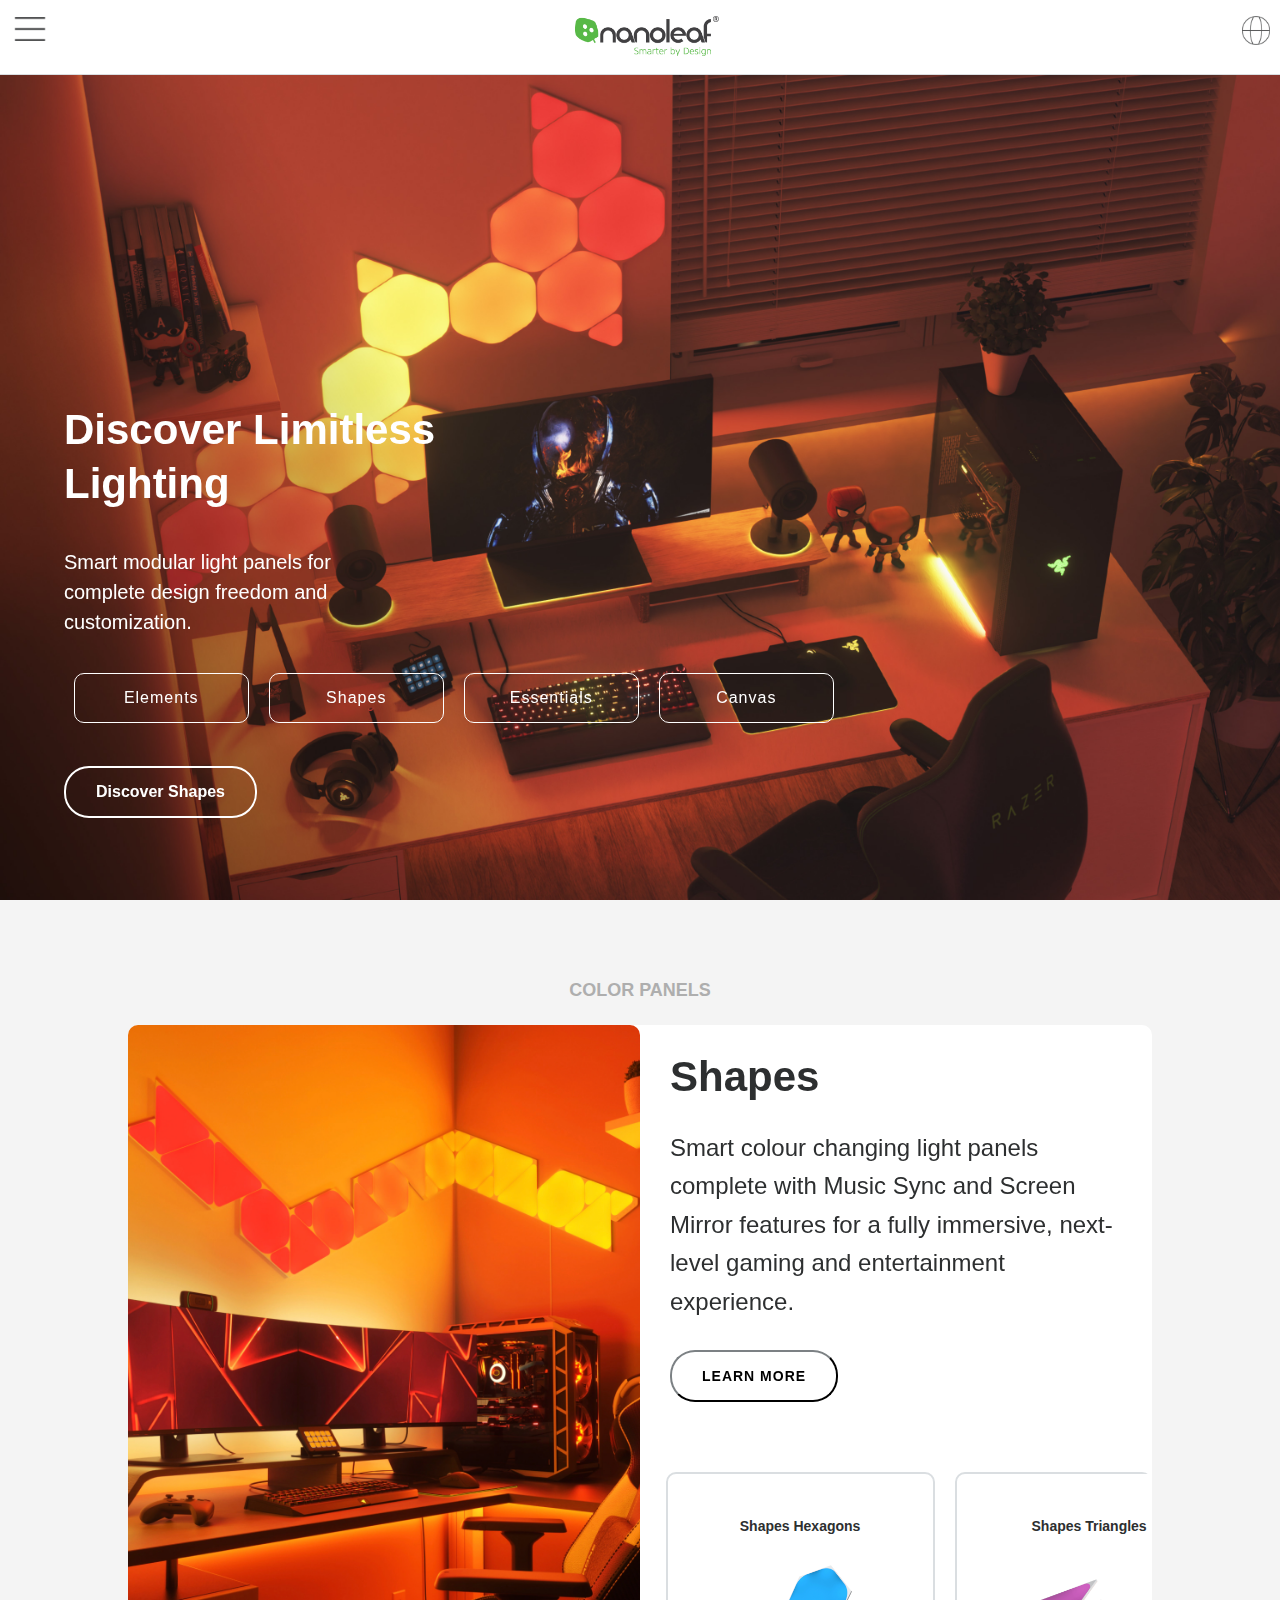
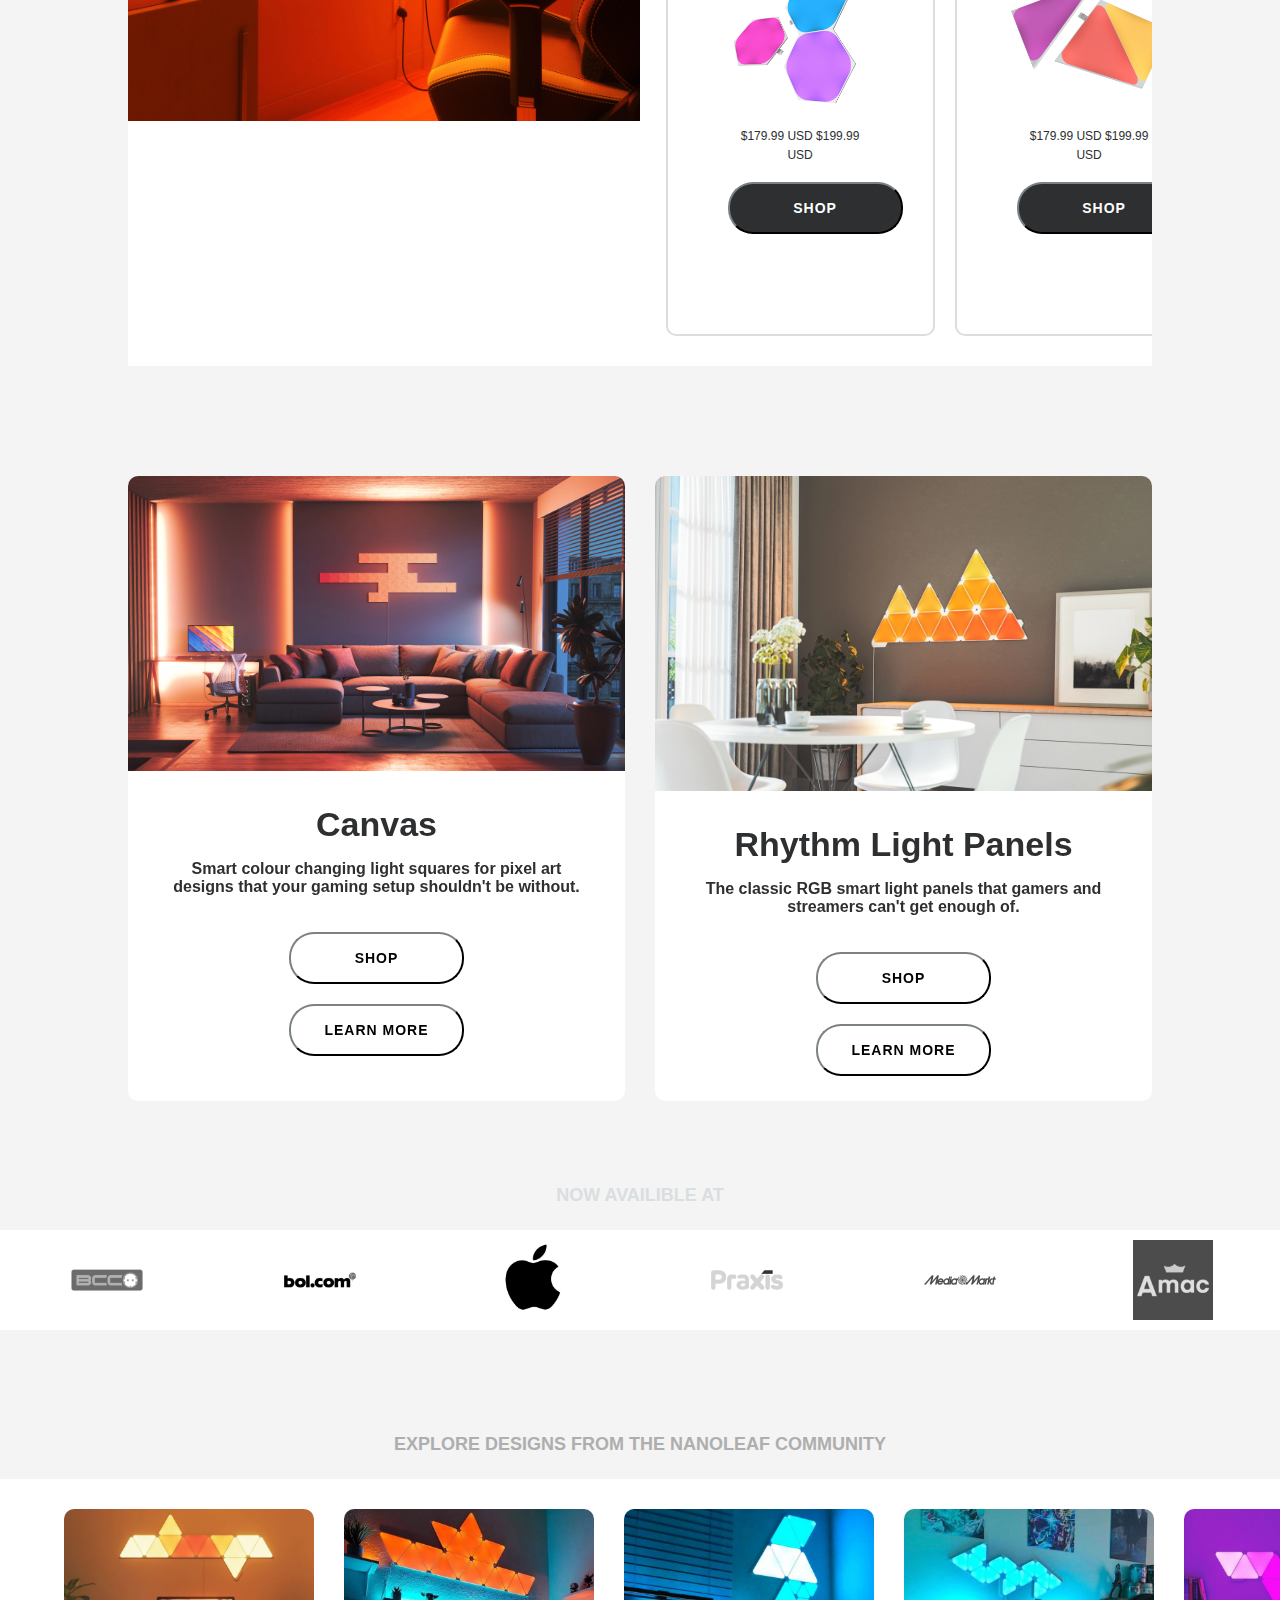
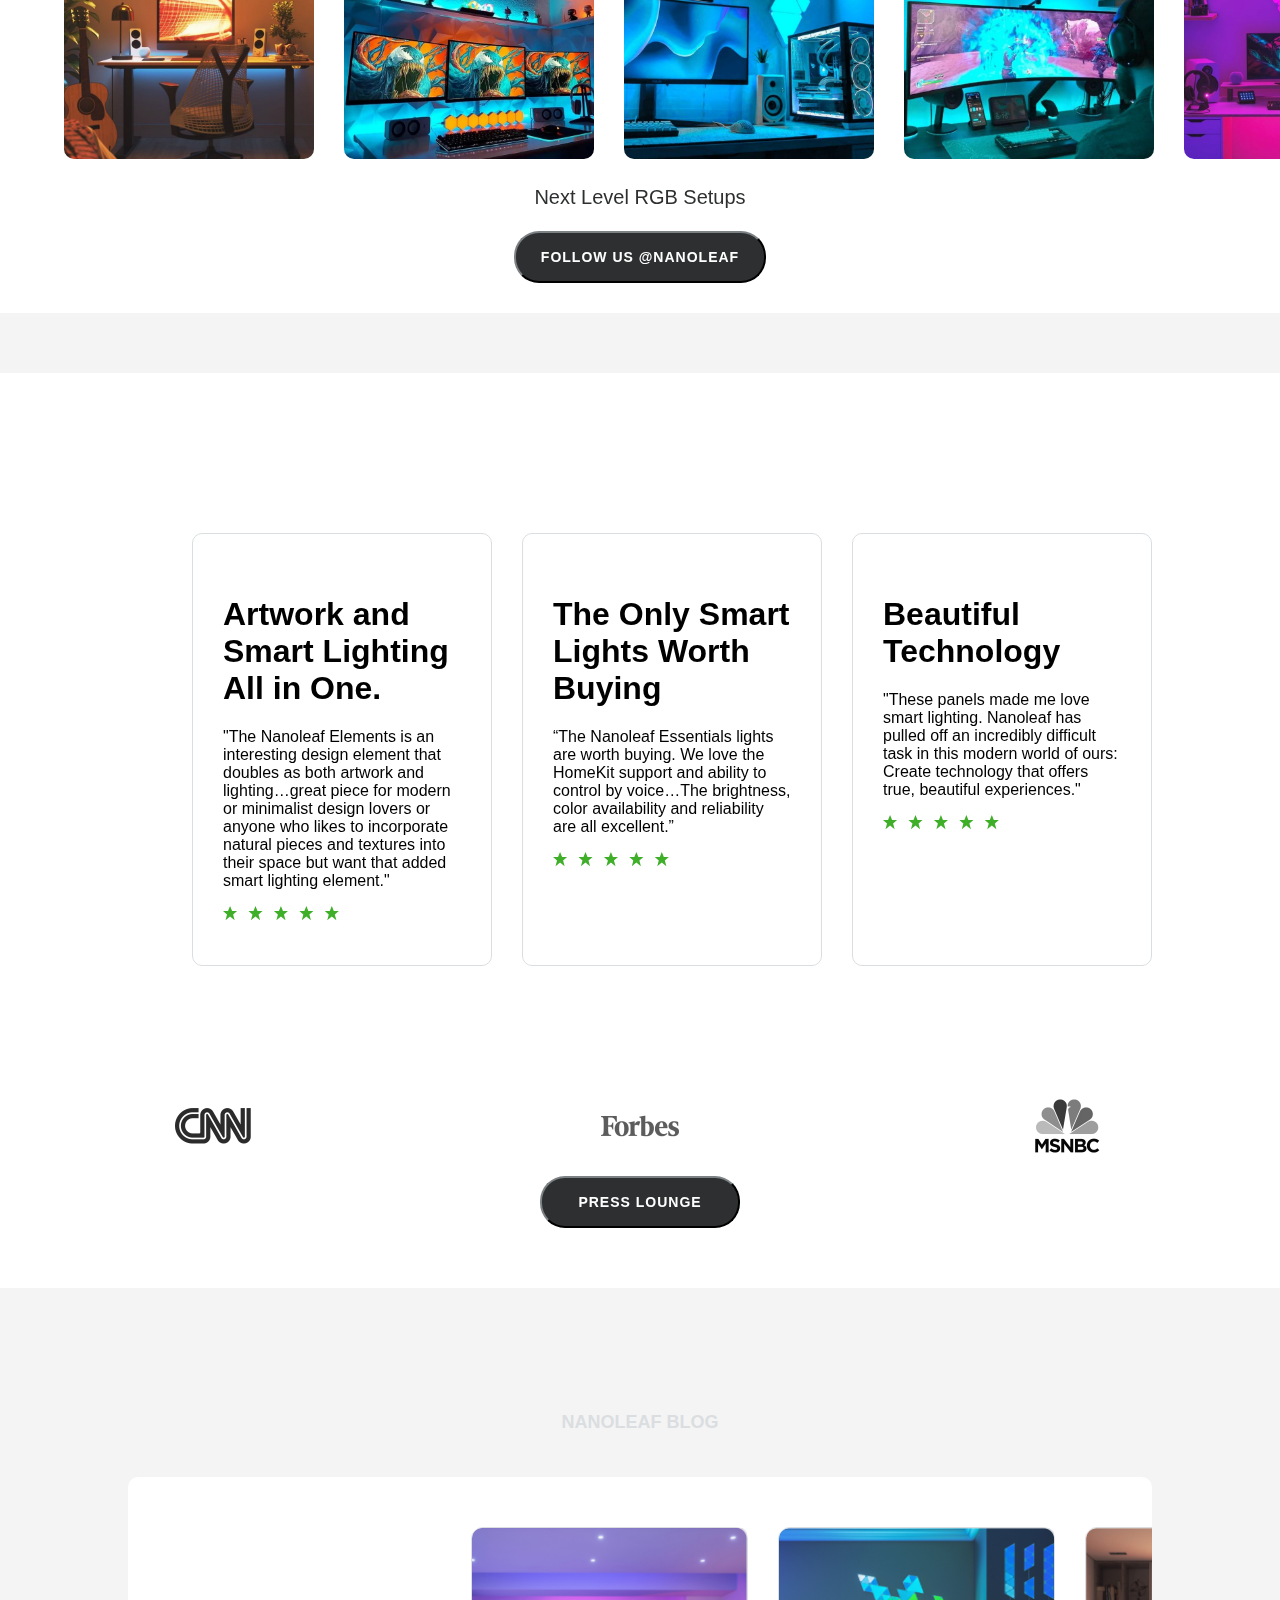
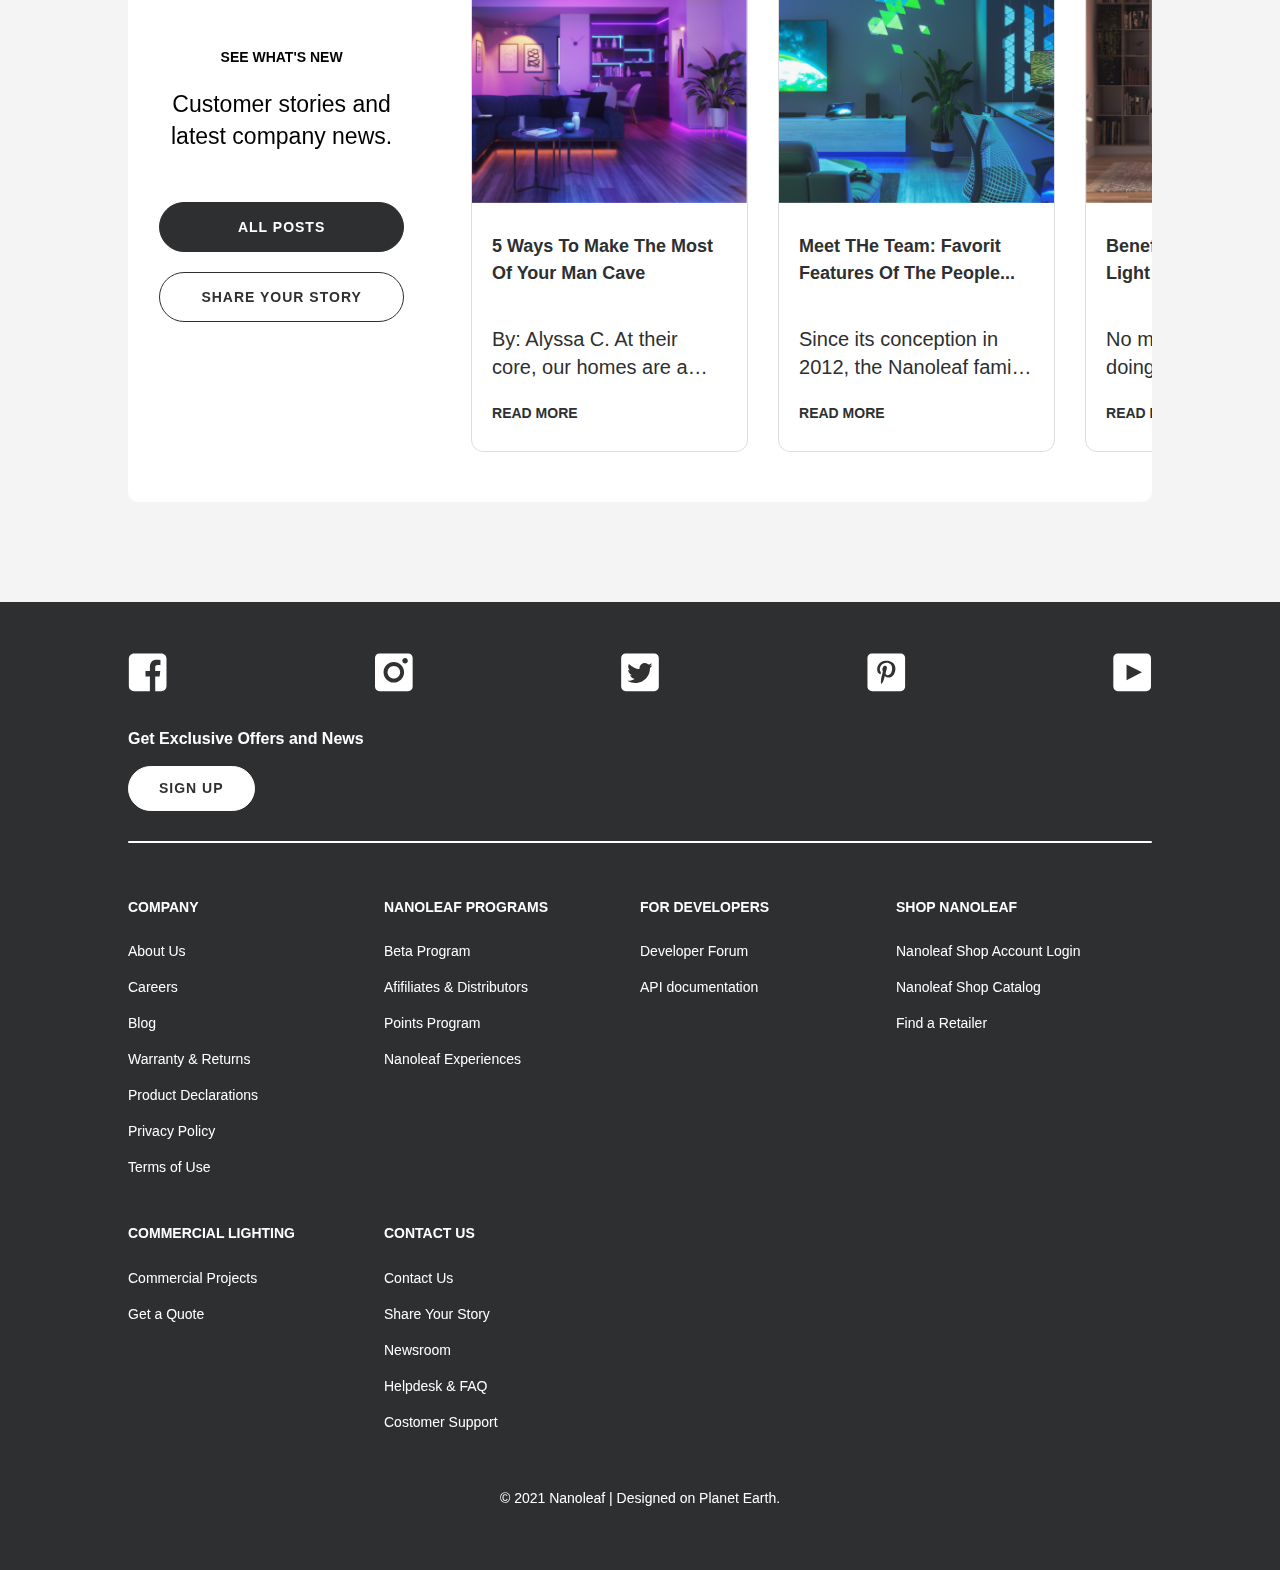
==== commit 9fb3f4d2: "Add files via upload" ====
--- a/index.html
+++ b/index.html
@@ -6,14 +6,17 @@
 	<meta name="author" content="jouw naam">
 	<meta name="viewport" content="width=device-width, initial-scale=1">
 	
-	<title>Howdy FED2122</title>
+	<title>Nanoleaf</title>
 	
 	<link href="styles/style.css" rel="stylesheet">
 	<link rel="icon" type="image/svg+xml" href="images/favicon.svg">
 
 </head>
 
-<body>
+<body id="eerstepagina">
+
+
+
 
 	<!-- Nav-Bar -->
 
@@ -22,11 +25,11 @@
 		<nav>
 			<ul>
 				<li>
-					<button><a href=""><img src="images/Nanoleaf-Menu-correct.png" alt=""></a></button>
-				</li>
-
-				<li>
-					<a href=""><img src="images/nanoleaf-logo.png" alt=""></a>
+					<button><img src="images/Nanoleaf-Menu-correct.png" alt=""></button>
+				</li>
+
+				<li>
+					<a href="index.html"><img src="images/nanoleaf-logo.png" alt=""></a>
 				</li>
 
 				<li>
@@ -36,9 +39,47 @@
 			
 		</nav>
 
+		<!-- Hamburger-Menu -->
+		<section class="hamburger">
+
+			<ul>
+				<li><a href="">Light Products</a></li>
+
+				<li><a href="">Support</a></li>
+
+				<li><a href="">Blog</a></li>
+			</ul>
+
+			<ul>
+				<li><h3>Smart Decor</h3></li>
+
+				<li><a href="">Lines</a></li>
+
+				<li><a href="">Elements</a></li>
+
+				<li><a href="">Shapes</a></li>
+
+				<li><a href="">Canvas</a></li>
+
+				<li><a href="">Light Panels</a></li>
+
+				<li><a href=""><h4>Compare Panels</h4></a></li>
+
+				<li><h3>Smart Essentials</h3></li>
+
+				<li><a href="">Bulps</a></li>
+
+				<li><a href="">Lightstrips</a></li>
+
+
+			</ul>
+		</section>
+
 	</header>
 
 	<main>
+
+
 
 		<!-- 1e Section -->
 
@@ -64,6 +105,8 @@
 
 		</section>
 
+
+
 		<!-- 2e Section -->
 
 		<section>
@@ -72,60 +115,62 @@
 
 			<ul>
 				<li>
-					<img src="images/2e-section foto.jpeg" alt="">
+					<img src="images/2e-sectionfoto2.png" alt="">
 				</li>
 
 				<li>
 					<h1>Shapes</h1>
-				</li>
-				<li>
+	
 					<p>
 						Smart colour changing light panels complete with Music Sync and Screen Mirror features for a fully immersive, next-level gaming and entertainment experience.
 					</p>
-				</li>
-				<li>
+
 					<button>LEARN MORE</button>
-				</li>
-
-			</ul>
-
-			<ul>
-				<li>
-					<img src="images/home-shop-shape-hex@2x.png" alt="">
-					<h3>Shapes Hexagons</h3>
-					<p>$179.99 USD
-						$199.99 USD
-					</p>
-					<button>SHOP</button>
-				</li>
-				<li>
-					<img src="images/home-shop-shape-tri@2x.png" alt="">
-					<h3>Shapes Triangles</h3>
-					<p>$179.99 USD
-						$199.99 USD</p>
-					<button>SHOP</button>
-				</li>
-				<li>
-					<img src="images/home-shop-shape-mtri@1x.jpeg" alt="">
-					<h3>Shapes Mini Triangle</h3>
-					<p>$99.99 USD
-						$119.99 USD</p>
-					<button>SHOP</button>
-				</li>
-			</ul>
+
+					<ul id="Overflow">
+						<li>
+							<h3>Shapes Hexagons</h3>
+							<img src="images/home-shop-shape-hex@2x.png" alt="">
+							<p>$179.99 USD
+								$199.99 USD
+							</p>
+							<button>SHOP</button>
+						</li>
+						<li>
+							<h3>Shapes Triangles</h3>
+							<img src="images/home-shop-shape-tri@2x.png" alt="">
+							<p>$179.99 USD
+								$199.99 USD</p>
+							<button>SHOP</button>
+						</li>
+						<li>
+							<h3>Shapes Mini Triangle</h3>
+							<img src="images/home-shop-shape-mtri@1x.jpeg" alt="">
+							<p>$99.99 USD
+								$119.99 USD</p>
+							<button>SHOP</button>
+						</li>
+					</ul>
+
+
+				</li>
+
+			</ul>
+
+		</section>
+
+
+
+		<!-- 3e Section -->
+
 		
-
-		</section>
-
-		<!-- 3e Section -->
-
-		
-		<section>
-			<ul>
-
-				<li>
+		<section>
+			<ul>
+
+				<li>
+					
+					<h3>Canvas</h3>
 					<img src="images/canvas-section-desktop-675x400@2x (1).webp" alt="">
-					<h2>Canvas</h2>
 					<p>
 						Smart colour changing light squares for pixel art designs that your gaming setup shouldn't be without.
 					</p>
@@ -134,8 +179,9 @@
 				</li>
 
 				<li>
+					
+					<h3>Rhythm Light Panels</h3>
 					<img src="images/lp@2x.webp" alt="">
-					<h2>Rhythm Light Panels</h2>
 					<p>
 						The classic RGB smart light panels that gamers and streamers can't get enough of.
 					</p>
@@ -146,6 +192,8 @@
 
 			</ul>
 		</section>
+
+
 
 		<!-- 4e Section -->
 
@@ -168,6 +216,8 @@
 
 		</section>
 		
+
+
 		<!-- 5e Section -->
 
 		<section>
@@ -192,6 +242,8 @@
 
 		</section>
 
+
+
 		<!-- 6e Section -->
 
 		<section>
@@ -252,38 +304,44 @@
 
 		</section>
 
+
+
 		<!-- 7e Section -->
 
-		<section>
-
-			<h2>NANOLEAF BLOG</h2>
+		<h2>NANOLEAF BLOG</h2>
+		<section>
+
+		
 
 			<ul>
 				<li>
 					<h4>SEE WHAT'S NEW</h4>
 					<p>Customer stories and latest company news.</p>
-				</li>
-				<li>
 					<button>ALL POSTS</button>
-				</li>
-				<li>
 					<button>SHARE YOUR STORY</button>
 				</li>
-			</ul>
-
-			<ul>
-				<li>
+				
+			</ul>
+
+			<ul>
+				<li>
+					
+					<h3>5 Ways To Make The Most Of Your Man Cave</h3>
+					
 					<img src="images/1e-Blog-Foto.png" alt="">
-					<h3>5 Ways To Make The Most Of Your Man Cave</h3>
+
 					<p>
 						By: Alyssa C. At their core, our homes are a place for self-expression—they’re safe spaces to relax, unwind, and be yourself. There’s certainly more than one way to do this, and to foster much-needed me-time, however in 2021 it’s time for ‘She Sheds’ and ‘Man Caves’ to shine! I’ll be talking about man caves today
 					</p>
+
 					<a href="">READ MORE</a>
-				</li>
-
-				<li>
+					
+				</li>
+
+				<li>
+					
+					<h3>Meet THe Team: Favorit Features Of The People...</h3>
 					<img src="images/2e-Blog-Foto.png" alt="">
-					<h3>Meet THe Team: Favorit Features Of The People...</h3>
 					<p>
 						Since its conception in 2012, the Nanoleaf family has grown substantially. Each team member contributes in their own unique way to our mission of rethinking what’s possible. And while we operate as a team, it’s no surprise that we each have our individual preferences.  So we sat down with the Nanoleaf team to learn more
 					</p>
@@ -291,8 +349,9 @@
 				</li>
 
 				<li>
+					
+					<h3>Benefits of Warm vs Cool Light in Your Space</h3>
 					<img src="images/3e-Blog-Foto.png" alt="">
-					<h3>Benefits of Warm vs Cool Light in Your Space</h3>
 					<p>
 						No matter what you’re doing, the type of lighting in your space can make or break your day. Studies show that lighting in your workplace can have a significant impact on productivity as well as efficiency. With Nanoleaf Essentials, Elements and Shapes, you can easily adjust your lights from the warmest to coolest whites, allowing
 					</p>
@@ -300,8 +359,9 @@
 				</li>
 
 				<li>
+					
+					<h3>Here’s Everything You Need To Know About Nanoleaf Screen Mirror</h3>
 					<img src="images/4ee-Blog-Foto.png" alt="">
-					<h3>Here’s Everything You Need To Know About Nanoleaf Screen Mirror</h3>
 					<p>
 						When it comes to your entertainment and gaming space it should truly feel like you’re being taken into your screen—bringing you into your favorite movies and games! With the Screen Mirror feature, all the colors and excitement from your screen are reflected onto your Nanoleaf lights for a completely surreal experience. Fully upgrade your space
 					</p>
@@ -309,8 +369,9 @@
 				</li>
 
 				<li>
+					
+					<h3>6 Things To Keep In Mind When Installing Nanoleaf’s Light Panels</h3>
 					<img src="images/5e-Blog-Foto.png" alt="">
-					<h3>6 Things To Keep In Mind When Installing Nanoleaf’s Light Panels</h3>
 					<p>
 						If you’ve recently received your Nanoleaf Shapes, Canvas, and Elements Smarter Kit or Expansion Pack, and want to make sure you have all the information before setting them up then you’ve come to the right place! To make your life easier, we’re going to share 6 tips that will help you set up any of
 					</p>
@@ -318,8 +379,9 @@
 				</li>
 
 				<li>
+					
+					<h3>Here’s How Interactive Lights Create A More Engaging Rehabilitative Therapy Experience (Curative Care Network’s Creative Solution With Nanoleaf)</h3>
 					<img src="images/6e-Blog-Foto.png" alt="">
-					<h3>Here’s How Interactive Lights Create A More Engaging Rehabilitative Therapy Experience (Curative Care Network’s Creative Solution With Nanoleaf)</h3>
 					<p>
 						Sometimes the best solutions can be inspired by seemingly basic things. At its most basic function, lighting can be used simply to light up a room—but it can also be used in unexpected ways, like helping patients in rehabilitation programs. Interactive lighting like Nanoleaf Shapes, Canvas, and Elements light panels have been used in occupational 
 					</p>
@@ -329,8 +391,12 @@
 			
 		</section>
 
+
 	</main>
 
+
+	<!--  Footer  -->
+	
 	<footer>
 		<ul>
 			<li>
@@ -357,7 +423,8 @@
 
 		<h3>Get Exclusive Offers and News</h3>
 		<button>SIGN UP</button>
-		<div></div>
+		<div></div> 
+		
 
 
 		<ul>
@@ -409,7 +476,7 @@
 
 			<li>
 				<h4>CONTACT US</h4>
-				<a href="">Contact Us</a>
+				<a href="Contect Us.html">Contact Us</a>
 				<a href="">Share Your Story</a>
 				<a href="">Newsroom</a>
 				<a href="">Helpdesk & FAQ</a>
--- a/styles/style.css
+++ b/styles/style.css
@@ -3,23 +3,26 @@
   box-sizing:border-box;  
 }
 
-/* Moet nog root varibaelen maken */
-
-:root {
-  
-
-}
-
-
 html {
   height: 100%;
 }
 
-body{
+:root {
+  --white-background: #F4F4F4;
+  --wit-wit: #ffff;
+  --Donker: #2d2f30;
+  --grijs: #aeaeae;
+  --licht-grijs: #dadee1;
+  --donker-grijs: #979797;
+  --licht-groen: #3fae29;
+  --donker-groen: #369723;
+}
+
+#eerstepagina {
   margin: 0;
   padding: 0;
 
-  background-color: #F4F4F4;
+  background-color: var(--white-background);
 
   background-image: url("../images/nanoleaf-shapes-light-panels-hexagons-triangles-battlestation-desk-desktop@2x.jpeg");
   background-size: cover;
@@ -38,6 +41,13 @@
 
 
 
+
+
+
+
+
+
+
  /* |||||||||||||||||| *\
 |* |||||| Nav-bar ||||||*|
  \* |||||||||||||||||| */
@@ -45,19 +55,24 @@
 
 
 
-header {
+  header {
   position: fixed;
   left: 0;
   right: 0;
   top: 0;
 
-  height: 4.5em;
-  background-color: white;
-  border-bottom: 1px solid #dadee1;
-
-
-  
-}
+  height: 4.7em;
+  background-color: var(--wit-wit);
+  border-bottom: 1px solid var(--licht-grijs);
+
+  z-index: 999;
+
+  
+}
+
+
+
+
 
 header li:nth-of-type(1) img {
   height: 1.8em;
@@ -76,7 +91,11 @@
 
 
 
-header ul{
+
+
+
+
+ header ul{
   display: flex;
   flex-wrap: wrap;
   justify-content: space-between;
@@ -91,7 +110,165 @@
  header button{
   background: none;
   border: none;
-}
+  cursor: pointer;
+}
+
+
+
+
+
+
+
+
+
+
+
+
+
+
+
+
+
+
+
+
+
+
+ /* |||||||||||||||||| *\
+|* ||||| Hamburger |||||*|
+ \* |||||||||||||||||| */
+
+
+
+ 
+ .hamburger.toonMenu {
+  display: block;
+  transform: translateX(0);
+  height: 100%;
+  width: 100vw;
+
+  transition: 1s ease;
+  }
+
+
+
+
+
+.hamburger {
+  background-color: var(--wit-wit);
+  padding: 20px;
+
+  height: 100%;
+  font-family: -apple-system, BlinkMacSystemFont, 'Segoe UI', Roboto, Oxygen, Ubuntu, Cantarell, 'Open Sans', 'Helvetica Neue', sans-serif;
+  color: var(--Donker);
+
+  transform: translateX(-100%);
+  display: none;
+  position: fixed;
+
+  transition: 1s ease;
+  
+  
+  
+}
+
+.hamburger ul:first-of-type {
+
+  list-style: none;
+  display: flex;
+
+  gap: 1em;
+  padding: 0%;
+
+  
+}
+
+
+.hamburger ul:first-of-type a:nth-of-type(1){
+  
+  color: var(--Donker);
+  font-size: 16px;
+}
+
+.hamburger ul:first-of-type li a:nth-of-type(2){
+  text-decoration: none;
+  color: var(--Donker);
+  font-size: 16px;
+}
+
+.hamburger ul:first-of-type li a:nth-of-type(3){
+  text-decoration: none;
+  color: var(--Donker);
+  font-size: 16px;
+}
+
+
+
+.hamburger h3 {
+  font-size: 32px;
+  margin: 0%;
+  margin-top: 10px
+  
+}
+
+.hamburger h4 {
+  font-size: 26px;
+  margin: 0%;
+}
+
+
+.hamburger ul:last-of-type {
+  padding: 0%;
+  list-style: none;
+  display: flex;
+  flex-direction: column;
+}
+
+.hamburger ul:last-of-type a{
+  text-decoration: none;
+  color: var(--Donker);
+  font-size: 20px;
+  font-weight: 500;
+
+  padding-left: 20px;
+  
+}
+
+.hamburger ul:last-of-type li {
+  margin-top: 10px;
+  margin-bottom: 10px;
+}
+
+
+@media (min-width:789px) {
+
+  .hamburger.toonMenu {
+    
+    width: 76vw;
+  
+    
+    }
+  
+ 
+  }
+
+
+
+
+
+
+
+
+
+
+
+
+
+
+
+
+
+
 
 
 
@@ -105,18 +282,18 @@
 
 
 
-section:nth-of-type(1) {
+ #eerstepagina section:nth-of-type(1) {
   height: 100vh;
-  width: auto;
-  
-}
-
-
-
-
-section:nth-of-type(1) h1 {
+ 
+  
+}
+
+
+
+
+#eerstepagina section:nth-of-type(1) h1 {
   font-size: 34px;
-  color: white;
+  color: var(--wit-wit);
 
   position: absolute;
   bottom: 40%;
@@ -127,9 +304,9 @@
 
 
 
-section:nth-of-type(1) p {
+#eerstepagina section:nth-of-type(1) p {
   font-size: 16px;
-  color: white;
+  color: var(--wit-wit);
 
   position: absolute;
   bottom: 27%;
@@ -141,7 +318,7 @@
 
 
 
-section:nth-of-type(1) ul {
+#eerstepagina section:nth-of-type(1) ul {
   list-style: none;
   display: flex;
   justify-content: space-between;
@@ -157,12 +334,13 @@
 
 
 
-section:nth-of-type(1) li button {
-  background: none;
-  border: none;
-
-
-  color: white;
+#eerstepagina section:nth-of-type(1) li button {
+  background: transparent;
+  border:transparent;
+  
+
+
+  color: var(--wit-wit);
   font-size: 16px;
   font-family: -apple-system, BlinkMacSystemFont, 'Segoe UI', Roboto, Oxygen, Ubuntu, Cantarell, 'Open Sans', 'Helvetica Neue', sans-serif;
   padding: 0%;
@@ -175,23 +353,92 @@
 
 
 
-section:nth-of-type(1) button {
-  background: none;
-  color: white;
+
+#eerstepagina section:nth-of-type(1) button {
+  background: transparent;
+  color: var(--wit-wit);
   font-size: 16px;
+  font-weight: 700;
   width: fit-content;
 
   
 
   border-radius: 25px;
-  border: 2px solid white;
+  border: 2px solid var(--wit-wit);
 
   padding: 15px 30px;
   position: relative;
   top: 76vh;
 
   left: 5%;
-}
+  cursor: pointer;
+
+}
+
+#eerstepagina section:nth-of-type(1) button:hover {
+  background-color: var(--wit-wit);
+  color: var(--Donker);
+  transition: 0.4s ease;
+}
+
+
+
+@media (min-width: 1024px) {
+
+  #eerstepagina section:nth-of-type(1) h1 {
+    font-size: 42px;
+    width: 400px;
+  }
+
+
+  #eerstepagina section:nth-of-type(1) p {
+    font-size: 20px;
+    width: 350px;
+
+
+  }
+
+  #eerstepagina section:nth-of-type(1) li button {
+    
+    font-weight: 500;
+    letter-spacing: 1px;
+    line-height: 28px;
+    padding: 10px 20px;
+    margin-right: 20px;
+    border-radius: 10px;
+    width: 175px;
+    border: 1px solid var(--wit-wit);
+
+
+  }
+
+  #eerstepagina section:nth-of-type(1) li button:hover {
+  background-color: var(--wit-wit);
+  color: var(--Donker);
+  }
+}
+
+
+
+
+
+
+
+
+
+
+
+
+
+
+
+
+
+
+
+
+
+
 
 
 
@@ -205,7 +452,9 @@
 
 
 
-section:nth-of-type(2) {
+
+
+ #eerstepagina section:nth-of-type(2) {
   height: auto;
   width: auto;
 
@@ -216,7 +465,578 @@
 }
 
 
-section:nth-of-type(2) h2 {
+#eerstepagina section:nth-of-type(2) h2 {
+  padding-bottom: 20px;
+  margin: 0;
+  font-size: 18px;
+  line-height: 1.6em;
+  font-weight: bolder;
+  text-align: center;
+  color: var(--grijs);
+  font-family: -apple-system, BlinkMacSystemFont, 'Segoe UI', Roboto, Oxygen, Ubuntu, Cantarell, 'Open Sans', 'Helvetica Neue', sans-serif;
+
+
+}
+
+#eerstepagina section:nth-of-type(2) ul:first-of-type {
+  background-color: var(--wit-wit);
+
+  padding: 0%;
+  margin: 0%;
+
+  list-style: none;
+  
+  border-top-left-radius: 10px;
+  border-top-right-radius: 10px;
+
+  display: flex;
+  flex-direction: column;
+}
+
+#eerstepagina section:nth-of-type(2) ul:first-of-type img {
+  
+  width: 100%;
+  height: auto;
+  border-top-right-radius: 10px;
+  border-top-left-radius: 10px;
+  
+  
+}
+
+#eerstepagina section:nth-of-type(2) ul:first-of-type h1 {
+  font-size: 34px;
+  color: var(--Donker);
+
+  padding-left: 30px;
+}
+
+
+#eerstepagina section:nth-of-type(2) ul:first-of-type p {
+
+  font-size: 16px;
+  color: var(--Donker);
+
+  left: 5px;
+  right: 5px;
+  line-height: 1.6em;
+  padding-left: 30px;
+  padding-right: 30px;
+  margin-top: 0em;
+
+  
+}
+
+
+#eerstepagina section:nth-of-type(2) ul:first-of-type button {
+  font-family: -apple-system, BlinkMacSystemFont, 'Segoe UI', Roboto, Oxygen, Ubuntu, Cantarell, 'Open Sans', 'Helvetica Neue', sans-serif;
+  background: transparent;
+
+  border-color: var(--Donker);
+  border-radius: 25px;
+
+ padding-left: 30px;
+ padding-right: 30px;
+ padding-top: 10px;
+ padding-bottom: 10px;
+
+ margin-top: 5px;
+ margin-left: 30px;
+ margin-bottom: 70px;
+
+  
+  font-size: 14px;
+  font-weight: 700;
+  letter-spacing: 1px;
+  line-height: 28px;
+
+  cursor: pointer;
+}
+
+#eerstepagina section:nth-of-type(2) ul:first-of-type button:hover {
+  background-color: var(--Donker);
+  color: var(--wit-wit);
+  transition: 0.3s ease;
+}
+
+#eerstepagina section:nth-of-type(2) ul:last-of-type #Overflow {
+  background-color: var(--wit-wit);
+  margin: 0%;
+  padding-left: 5%;
+  padding-right: 5%;
+  list-style: none;
+  display: flex;
+  flex-direction: row;
+  overflow-x: scroll;
+  gap: 20px;
+  width: 100%;
+  padding-bottom: 30px;
+  
+  border-bottom-right-radius: 10px;
+  border-bottom-left-radius: 10px;
+}
+
+#eerstepagina section:nth-of-type(2) ul:last-of-type ul img{
+  margin-left: auto;
+  margin-right: auto;
+  width: 175px;
+  order: -1;
+  
+}
+
+#eerstepagina section:nth-of-type(2) ul:last-of-type ul li{
+  text-align: center;
+
+  border: 2px solid var(--licht-grijs);
+  border-radius: 10px;
+
+  padding: 30px;
+
+}
+
+#eerstepagina section:nth-of-type(2) ul:last-of-type ul button {
+  font-family: -apple-system, BlinkMacSystemFont, 'Segoe UI', Roboto, Oxygen, Ubuntu, Cantarell, 'Open Sans', 'Helvetica Neue', sans-serif;
+  background: var(--Donker);
+  color: var(--wit-wit);
+
+  border-color: var(--Donker);
+  border-radius: 25px;
+
+  padding-left: 30px;
+  padding-right: 30px;
+  padding-top: 10px;
+  padding-bottom: 10px;
+
+  margin-top: 5px;
+  width: 175px;;
+
+  
+  
+
+  
+  font-size: 14px;
+  font-weight: 700;
+  letter-spacing: 1px;
+  line-height: 28px;
+
+  
+}
+
+#eerstepagina section:nth-of-type(2) ul:last-of-type ul button:hover {
+  background-color: transparent;
+  color: var(--Donker);
+  transition: 0.3s ease;
+
+}
+
+
+
+
+#eerstepagina section:nth-of-type(2) ul:last-of-type ul h3 {
+  font-size: 14px;
+  text-align: center;
+  color: var(--Donker);
+
+
+}
+
+
+#eerstepagina section:nth-of-type(2) ul:last-of-type ul p{
+  font-size: 12px;
+  text-align: center;
+  color: var(--Donker);
+
+}
+
+
+@media (min-width: 767px) {
+
+  #eerstepagina section:nth-of-type(2) {
+    padding-left: 50px;
+    padding-right: 50px;
+  }
+
+  #eerstepagina section:nth-of-type(2) ul:first-of-type h1 {
+    font-size: 42px; 
+  }
+  
+  
+  #eerstepagina section:nth-of-type(2) ul:first-of-type p {
+  
+    font-size: 24px;
+  }
+
+}
+
+
+@media (min-width: 1024px) {
+
+  #eerstepagina section:nth-of-type(2) ul:first-of-type {
+
+    display: grid;
+    grid-template-columns: 50% 50%;
+  }
+
+  
+  
+
+ 
+
+}
+
+
+@media (min-width: 1279px) {
+
+  #eerstepagina section:nth-of-type(2) {
+    padding-left: 10%;
+    padding-right: 10%;
+  }
+
+}
+
+
+
+
+
+
+
+
+
+
+
+
+
+
+
+
+
+
+
+
+
+
+
+
+
+
+
+
+
+
+
+
+
+
+ /* |||||||||||||||||| *\
+|* |||| 3e-Section ||||*|
+ \* |||||||||||||||||| */
+
+
+
+ #eerstepagina section:nth-of-type(3) {
+  height: auto;
+  width: auto;
+
+
+  padding-top: 60px;
+  padding-left: 20px;
+  padding-right: 20px;
+}
+
+#eerstepagina section:nth-of-type(3) ul {
+  padding: 0%;
+  margin: 0%;
+}
+
+
+#eerstepagina section:nth-of-type(3) ul li {
+  background-color: var(--wit-wit);
+
+  padding: 0%;
+  margin: 0%;
+
+  list-style: none;
+  
+  border-radius: 10px;
+
+  display: flex;
+  flex-direction: column;
+
+  margin-top: 30px;
+  padding-bottom: 25px;
+
+
+
+}
+
+#eerstepagina section:nth-of-type(3) img {
+  
+  width: 100%;
+  height: auto;
+  border-top-right-radius: 10px;
+  border-top-left-radius: 10px;
+  order: -1;
+  
+}
+
+
+#eerstepagina section:nth-of-type(3) h3 {
+  font-size: 34px;
+  color: var(--Donker);
+  text-align: center;
+
+  padding-left: 40px;
+  padding-right: 40px;
+  margin-bottom: 0%;
+  
+}
+
+#eerstepagina section:nth-of-type(3) p {
+  font-size: 16px;
+  color: var(--Donker);
+  text-align: center;
+  font-weight: 700;
+
+  padding-left: 40px;
+  padding-right: 40px;
+  
+}
+
+
+#eerstepagina section:nth-of-type(3) button {
+  font-family: -apple-system, BlinkMacSystemFont, 'Segoe UI', Roboto, Oxygen, Ubuntu, Cantarell, 'Open Sans', 'Helvetica Neue', sans-serif;
+  background: transparent;
+
+  border-color: var(--Donker);
+  border-radius: 25px;
+
+  padding-left: 15px;
+  padding-right: 15px;
+  padding-top: 10px;
+  padding-bottom: 10px;
+
+  margin-top: 20px;
+
+
+  
+  font-size: 14px;
+  font-weight: 700;
+  letter-spacing: 1px;
+  line-height: 28px;
+  text-align: center;
+
+  width: 175px;
+  margin-left: auto;
+  margin-right: auto;
+
+  cursor: pointer;
+  
+}
+
+#eerstepagina section:nth-of-type(3) button:hover {
+  background-color: var(--Donker);
+  color: var(--wit-wit);
+  transition: 0.3s ease;
+
+
+
+}
+
+@media (min-width: 767px) {
+
+  #eerstepagina section:nth-of-type(3) {
+    padding-left: 50px;
+    padding-right: 50px;
+    margin-top: 20px;
+  }
+
+}
+
+@media (min-width: 1023px) {
+  #eerstepagina section:nth-of-type(3) ul {
+    display: grid;
+    grid-template-columns: 1fr 1fr;
+    grid-gap: 30px;
+  }
+
+}
+
+@media (min-width: 1279px) {
+
+  #eerstepagina section:nth-of-type(3) {
+    padding-left: 10%;
+    padding-right: 10%;
+    
+  }
+
+}
+
+
+
+
+
+
+
+
+
+
+
+
+
+
+
+
+
+
+
+
+
+
+
+
+
+
+
+
+
+
+
+
+
+
+
+
+
+
+ /* |||||||||||||||||| *\
+|* |||| 4e-Section ||||*|
+ \* |||||||||||||||||| */
+
+
+
+
+ #eerstepagina section:nth-of-type(4) {
+  height: auto;
+  width: auto;
+  margin-top: 60px;
+}
+
+
+#eerstepagina section:nth-of-type(4) h2 {
+  padding-bottom: 20px;
+  margin: 0;
+  font-size: 18px;
+  line-height: 1.6em;
+  font-weight: bolder;
+  text-align: center;
+  color: var(--licht-grijs);
+  font-family: -apple-system, BlinkMacSystemFont, 'Segoe UI', Roboto, Oxygen, Ubuntu, Cantarell, 'Open Sans', 'Helvetica Neue', sans-serif;
+
+
+}
+
+
+#eerstepagina section:nth-of-type(4) ul {
+  background-color: var(--wit-wit);
+
+  padding: 0%;
+  margin: 0%;
+
+  list-style: none;
+
+  display: flex;
+  justify-content: space-between;
+  flex-wrap: wrap;
+  
+  width: 100%;
+  height: auto;
+}
+
+
+#eerstepagina section:nth-of-type(4) li {
+    width: 33.3333%;
+    padding: 10px 25px;
+    box-sizing: border-box
+}
+
+
+#eerstepagina section:nth-of-type(4) img{
+  filter: grayscale(1);
+  display: block;
+  width: 100%;
+  margin-left: auto;
+  margin-right: auto;
+}
+
+@media (min-width: 767px) {
+
+  #eerstepagina section:nth-of-type(4) {
+    margin-top: 80px;
+  }
+  #eerstepagina section:nth-of-type(4) li {
+    width: 16.66%;
+  }
+
+  #eerstepagina section:nth-of-type(4) img{
+    max-width: 80px;
+  }
+
+}
+
+
+
+
+
+
+
+
+
+
+
+
+
+
+
+
+
+
+
+
+
+
+
+
+
+
+
+
+
+
+
+
+
+
+
+ /* |||||||||||||||||| *\
+|* |||| 5e-Section ||||*|
+ \* |||||||||||||||||| */
+
+
+
+
+ #eerstepagina section:nth-of-type(5) {
+  height: auto;
+  width: auto;
+
+  padding-bottom: 30px;
+  margin-top: 60px;
+
+
+  background-color: var(--wit-wit);
+}
+
+
+
+#eerstepagina section:nth-of-type(5) h2 {
   padding-bottom: 20px;
   margin: 0;
   font-size: 18px;
@@ -226,249 +1046,72 @@
   color: #aeaeae;
   font-family: -apple-system, BlinkMacSystemFont, 'Segoe UI', Roboto, Oxygen, Ubuntu, Cantarell, 'Open Sans', 'Helvetica Neue', sans-serif;
 
-
-}
-
-section:nth-of-type(2) ul:first-of-type {
-  background-color: white;
-
-  padding: 0%;
-  margin: 0%;
-
-  list-style: none;
-  
-  border-top-left-radius: 10px;
-  border-top-right-radius: 10px;
-
-  display: flex;
-  flex-direction: column;
-}
-
-section:nth-of-type(2) ul:first-of-type img {
-  
-  width: 100%;
-  height: auto;
-  border-top-right-radius: 10px;
-  border-top-left-radius: 10px;
-  
-}
-
-section:nth-of-type(2) ul:first-of-type h1 {
-  font-size: 34px;
-  color: #2d2f30;
-
-  margin-left: 10%;
-}
-
-
-section:nth-of-type(2) ul:first-of-type p {
-
-  font-size: 16px;
-  color: #2d2f30;
-
-  left: 5%;
-  width: 250px;
-  line-height: 1.6em;
-  margin-left: 10%;
-  margin-top: 0%;
-
-  
-}
-
-
-section:nth-of-type(2) ul:first-of-type button {
-  font-family: -apple-system, BlinkMacSystemFont, 'Segoe UI', Roboto, Oxygen, Ubuntu, Cantarell, 'Open Sans', 'Helvetica Neue', sans-serif;
-  background: none;
-
-  border-color: #2d2f30;
-  border-radius: 25px;
-
- padding-left: 30px;
- padding-right: 30px;
- padding-top: 10px;
- padding-bottom: 10px;
-
- margin-top: 5px;
- margin-left: 10%;
- margin-bottom: 70px;
-
-  
-  font-size: 14px;
-  font-weight: 700;
-  letter-spacing: 1px;
-  line-height: 28px;
-
-  
-}
-
-section:nth-of-type(2) ul:last-of-type {
-  background-color: white;
+  padding-left: 30px;
+  padding-right: 30px;
+  margin-bottom: 30px;
+
+  position: relative;
+
+  background-color: var(--white-background);
+}
+
+#eerstepagina section:nth-of-type(5) ul {
+  background-color: var(--wit-wit);
+
   margin: 0%;
   padding-left: 5%;
   padding-right: 5%;
+  
+
   list-style: none;
+
+
   display: flex;
   overflow-x: scroll;
-  gap: 20px;
+  gap: 30px;
+  
+
+  
   width: 100%;
-  padding-bottom: 30px;
-  
-  border-bottom-right-radius: 10px;
-  border-bottom-left-radius: 10px;
-}
-
-section:nth-of-type(2) ul:last-of-type img{
-  margin-left: auto;
-  margin-right: auto;
-  width: 175px;
-}
-
-section:nth-of-type(2) ul:last-of-type li{
+
+}
+
+
+#eerstepagina section:nth-of-type(5) img {
+  width: 250px;
+  height: 250px;
+
+  border-radius: 10px;
+} 
+
+
+#eerstepagina section:nth-of-type(5) p {
+  font-size: 20px;
+  padding-bottom: 20px;
+  line-height: 1.4em;
+  font-family: -apple-system, BlinkMacSystemFont, 'Segoe UI', Roboto, Oxygen, Ubuntu, Cantarell, 'Open Sans', 'Helvetica Neue', sans-serif;
   text-align: center;
 
-  border: 2px solid #dadee1;
-  border-radius: 10px;
-
-  padding: 30px;
-
-}
-
-section:nth-of-type(2) ul:last-of-type button {
+  font-weight: 300;
+
+  color: var(--Donker);
+
+  padding: 0%;
+}
+
+
+#eerstepagina section:nth-of-type(5) button {
   font-family: -apple-system, BlinkMacSystemFont, 'Segoe UI', Roboto, Oxygen, Ubuntu, Cantarell, 'Open Sans', 'Helvetica Neue', sans-serif;
   background: none;
 
-  border-color: #2d2f30;
+  color: var(--wit-wit);
+  background-color: var(--Donker);
+
+  border-color: var(--Donker);
   border-radius: 25px;
 
-  padding-left: 30px;
-  padding-right: 30px;
-  padding-top: 10px;
-  padding-bottom: 10px;
-
-  margin-top: 5px;
-  width: 175px;;
-
-  
-  
-
-  
-  font-size: 14px;
-  font-weight: 700;
-  letter-spacing: 1px;
-  line-height: 28px;
-
-  
-}
-
-
-section:nth-of-type(2) ul:last-of-type h3 {
-  font-size: 14px;
-  text-align: center;
-  color: #2d2f30;
-
-
-}
-
-
-section:nth-of-type(2) ul:last-of-type p{
-  font-size: 12px;
-  text-align: center;
-  color: #2d2f30;
-
-}
-
-
-
-
-
-
-
-
-
- /* |||||||||||||||||| *\
-|* |||| 3e-Section ||||*|
- \* |||||||||||||||||| */
-
-
-
-section:nth-of-type(3) {
-  height: auto;
-  width: auto;
-
-
-  padding-top: 60px;
-  padding-left: 20px;
-  padding-right: 20px;
-}
-
-section:nth-of-type(3) ul {
-  padding: 0%;
-  margin: 0%;
-}
-
-
-section:nth-of-type(3) ul li {
-  background-color: white;
-
-  padding: 0%;
-  margin: 0%;
-
-  list-style: none;
-  
-  border-radius: 10px;
-
-  display: flex;
-  flex-direction: column;
-
-  margin-top: 30px;
-  padding-bottom: 25px;
-
-
-
-}
-
-section:nth-of-type(3) img {
-  
-  width: 100%;
-  height: auto;
-  border-top-right-radius: 10px;
-  border-top-left-radius: 10px;
-  
-}
-
-
-section:nth-of-type(3) h2 {
-  font-size: 34px;
-  color: #2d2f30;
-  text-align: center;
-
-  padding-left: 40px;
-  padding-right: 40px;
-  margin-bottom: 0%;
-  
-}
-
-section:nth-of-type(3) p {
-  font-size: 16px;
-  color: #2d2f30;
-  text-align: center;
-  font-weight: 700;
-
-  padding-left: 40px;
-  padding-right: 40px;
-  
-}
-
-
-section:nth-of-type(3) button {
-  font-family: -apple-system, BlinkMacSystemFont, 'Segoe UI', Roboto, Oxygen, Ubuntu, Cantarell, 'Open Sans', 'Helvetica Neue', sans-serif;
-  background: none;
-
-  border-color: #2d2f30;
-  border-radius: 25px;
-
-  padding-left: 15px;
-  padding-right: 15px;
+  padding-left: 25px;
+  padding-right: 25px;
   padding-top: 10px;
   padding-bottom: 10px;
 
@@ -482,20 +1125,60 @@
   line-height: 28px;
   text-align: center;
 
-  width: 175px;
+  display: block;
   margin-left: auto;
   margin-right: auto;
-  
-}
-
-@media (min-width: 1023px) {
-  section:nth-of-type(3) ul {
-    display: grid;
-    grid-template-columns: 1fr 1fr;
-    grid-gap: 30px;
-  }
-
-}
+
+  cursor: pointer;
+  
+}
+
+#eerstepagina section:nth-of-type(5) button:hover {
+  background-color: var(--wit-wit);
+  color: var(--Donker);
+  transition: 0.4s ease;
+}
+
+@media (min-width: 767px) {
+
+  #eerstepagina section:nth-of-type(5) {
+    margin-top: 100px;
+
+  }
+
+}
+
+
+
+
+
+
+
+
+
+
+
+
+
+
+
+
+
+
+
+
+
+
+
+
+
+
+
+
+
+
+
+
 
 
 
@@ -503,410 +1186,319 @@
 
 
  /* |||||||||||||||||| *\
-|* |||| 4e-Section ||||*|
+|* |||| 6e-Section ||||*|
  \* |||||||||||||||||| */
 
 
 
 
-section:nth-of-type(4) {
+ #eerstepagina section:nth-of-type(6) {
   height: auto;
   width: auto;
   margin-top: 60px;
-}
-
-
-section:nth-of-type(4) h2 {
+  background-color: var(--wit-wit);
+  padding-top: 60px;
+  padding-bottom: 60px;
+}
+
+#eerstepagina section:nth-of-type(6) ul:first-of-type {
+  background-color: var(--wit-wit);
+
+  margin: 0%;
+  padding: 50px 10%;
+  padding-left: 15%;
+  padding-right: 15%;
+  
+
+  list-style: none;
+
+  display: flex;
+  overflow-x: scroll;
+}
+
+
+
+#eerstepagina section:nth-of-type(6) ul:first-of-type li {
+  
+  margin-top: 50px;
+  padding: 40px 30px;
+  position: relative;
+  margin: 50px 30px 0 0;
+  border-radius: 10px;
+  border: 1px solid var(--licht-grijs);
+  min-width: 300px;
+  max-width: 400px;
+  
+}
+
+
+
+
+#eerstepagina section:nth-of-type(6) ul:last-of-type {
+  background-color: var(--wit-wit);
+
+  padding: 0%;
+  margin: 0%;
+  margin-top: 60px;
+
+  list-style: none;
+
+  display: flex;
+  justify-content: space-between;
+  flex-wrap: wrap;
+  
+  width: 100%;
+  height: auto;
+  
+}
+
+
+
+
+#eerstepagina section:nth-of-type(6) ul:last-of-type li{
+  width: 33.3333%;
+  padding: 10px 25px;
+  box-sizing: border-box;
+  
+}
+
+
+
+
+#eerstepagina section:nth-of-type(6) ul:last-of-type img{
+  filter: grayscale(1);
+  display: block;
+  width: 100%;
+  max-width: 80px;
+  margin-left: auto;
+  margin-right: auto;
+
+  
+
+}
+
+
+#eerstepagina section:nth-of-type(6) button {
+
+  font-family: -apple-system, BlinkMacSystemFont, 'Segoe UI', Roboto, Oxygen, Ubuntu, Cantarell, 'Open Sans', 'Helvetica Neue', sans-serif;
+  background: var(--Donker);
+  color: var(--wit-wit);
+
+  border-color: var(--Donker);
+  border-radius: 25px;
+
+  padding-left: 30px;
+  padding-right: 30px;
+  padding-top: 10px;
+  padding-bottom: 10px;
+
+  margin-top: 0px;
+  width: 200px;;
+
+  font-size: 14px;
+  font-weight: 700;
+  letter-spacing: 1px;
+  line-height: 28px;
+
+  display: block;
+  
+  margin-left: auto;
+  margin-right: auto;
+
+  cursor: pointer;
+}
+
+
+#eerstepagina section:nth-of-type(6) button:hover {
+  background-color: var(--wit-wit);
+  color: var(--Donker);
+  transition: 0.3s ease;
+}
+
+
+
+
+
+
+
+
+
+
+
+
+
+
+
+
+
+
+
+
+
+
+
+
+
+
+
+
+
+
+
+
+
+
+
+
+
+
+
+
+
+ /* |||||||||||||||||| *\
+|* |||| 7e-Section ||||*|
+ \* |||||||||||||||||| */
+
+
+
+ #eerstepagina section:nth-of-type(7) {
+  height: auto;
+  width: auto;
+ 
+  
+
+}
+
+#eerstepagina section:nth-of-type(7) ul:first-of-type {
+  list-style: none;
+  margin: 0px;
+  padding: 0px;
+  padding-bottom: 50px;
+  background-color: var(--wit-wit);
+  padding-top: 50px;
+}
+
+
+#eerstepagina section:nth-of-type(7) ul:first-of-type h4 {
+  font-size: 14px;
+  font-weight: 700;
+  text-align: center;
+}
+
+#eerstepagina section:nth-of-type(7) ul:first-of-type p {
+  font-size: 23px;
+  font-weight: 300;
+  text-align: center;
+  line-height: 1.4em;
+
+  padding-left: 30px;
+  padding-right: 30px;
+
+  margin-bottom: 50px;
+  
+}
+
+
+#eerstepagina section:nth-of-type(7) ul:first-of-type button:first-of-type {
+  display: block;
+  font-size: 14px;
+  font-weight: 700;
+  letter-spacing: 1px;
+  line-height: 28px;
+  padding: 10px 0;
+  
+
+  width: 80%;
+
+
+
+  text-align: center;
+  color: var(--wit-wit);
+  background-color: var(--Donker);
+  border: 1px solid var(--Donker);
+  box-sizing: border-box;
+  border-radius: 25px;
+
+  margin-top: 20px;
+  margin-left: auto;
+  margin-right: auto;
+
+  cursor: pointer;
+}
+
+
+#eerstepagina section:nth-of-type(7) ul:first-of-type button:first-of-type:hover {
+  background-color: transparent;
+  color: var(--Donker);
+  transition: 0.3s ease;
+}
+
+
+
+
+
+#eerstepagina section:nth-of-type(7) ul:first-of-type button:last-of-type {
+  display: block;
+  font-size: 14px;
+  font-weight: 700;
+  letter-spacing: 1px;
+  line-height: 28px;
+  padding: 10px 0;
+  
+
+  width: 80%;
+
+
+
+  text-align: center;
+  color: var(--Donker);
+  background-color: transparent;
+  border: 1px solid var(--Donker);
+  box-sizing: border-box;
+  border-radius: 25px;
+
+  margin-top: 20px;
+  margin-left: auto;
+  margin-right: auto;
+
+  cursor: pointer;
+}
+
+#eerstepagina section:nth-of-type(7) ul:first-of-type button:last-of-type:hover {
+  background-color: var(--Donker);
+  color: var(--wit-wit);
+  transition: 0.3s ease;
+}
+
+
+
+#eerstepagina h2 {
   padding-bottom: 20px;
   margin: 0;
   font-size: 18px;
   line-height: 1.6em;
   font-weight: bolder;
   text-align: center;
-  color: #aeaeae;
-  font-family: -apple-system, BlinkMacSystemFont, 'Segoe UI', Roboto, Oxygen, Ubuntu, Cantarell, 'Open Sans', 'Helvetica Neue', sans-serif;
-
-
-}
-
-
-section:nth-of-type(4) ul {
-  background-color: white;
-
-  padding: 0%;
-  margin: 0%;
-
-  list-style: none;
-
-  display: flex;
-  justify-content: space-between;
-  flex-wrap: wrap;
-  
-  width: 100%;
-  height: auto;
-}
-
-
-section:nth-of-type(4) li {
-    width: 33.3333%;
-    padding: 10px 25px;
-    box-sizing: border-box
-}
-
-
-section:nth-of-type(4) img{
-  filter: grayscale(1);
-  display: block;
-  width: 100%;
-}
-
-
-
-
-
-
-
- /* |||||||||||||||||| *\
-|* |||| 5e-Section ||||*|
- \* |||||||||||||||||| */
-
-
-
-
-section:nth-of-type(5) {
-  height: auto;
-  width: auto;
-
-  padding-bottom: 30px;
-  margin-top: 60px;
-
-
-  background-color: white;
-}
-
-
-
-section:nth-of-type(5) h2 {
-  padding-bottom: 20px;
-  margin: 0;
-  font-size: 18px;
-  line-height: 1.6em;
-  font-weight: bolder;
-  text-align: center;
-  color: #aeaeae;
+  color: var(--licht-grijs);
   font-family: -apple-system, BlinkMacSystemFont, 'Segoe UI', Roboto, Oxygen, Ubuntu, Cantarell, 'Open Sans', 'Helvetica Neue', sans-serif;
 
   padding-left: 30px;
   padding-right: 30px;
-  margin-bottom: 30px;
+  margin-top: 120px;
 
   position: relative;
 
-  background-color: #F4F4F4;
-}
-
-section:nth-of-type(5) ul {
-  background-color: white;
-
-  margin: 0%;
-  padding-left: 5%;
-  padding-right: 5%;
-  
-
-  list-style: none;
-
-
-  display: flex;
-  overflow-x: scroll;
-  gap: 30px;
-  
-
-  
-  width: 100%;
-
-}
-
-
-section:nth-of-type(5) img {
-  width: 250px;
-  height: 250px;
-
-  border-radius: 10px;
-} 
-
-
-section:nth-of-type(5) p {
-  font-size: 20px;
-  padding-bottom: 20px;
-  line-height: 1.4em;
-  font-family: -apple-system, BlinkMacSystemFont, 'Segoe UI', Roboto, Oxygen, Ubuntu, Cantarell, 'Open Sans', 'Helvetica Neue', sans-serif;
-  text-align: center;
-
-  font-weight: 300;
-
-  color: #2d2f30;
-
-  padding: 0%;
-}
-
-
-section:nth-of-type(5) button {
-  font-family: -apple-system, BlinkMacSystemFont, 'Segoe UI', Roboto, Oxygen, Ubuntu, Cantarell, 'Open Sans', 'Helvetica Neue', sans-serif;
-  background: none;
-
-  color: white;
-  background-color: #2d2f30;
-
-  border-color: #2d2f30;
-  border-radius: 25px;
-
-  padding-left: 25px;
-  padding-right: 25px;
-  padding-top: 10px;
-  padding-bottom: 10px;
-
-  margin-top: 20px;
-
-
-  
-  font-size: 14px;
-  font-weight: 700;
-  letter-spacing: 1px;
-  line-height: 28px;
-  text-align: center;
-
-  display: block;
-  margin-left: auto;
-  margin-right: auto;
-  
-}
-
-
-
-
-
-
-
-
- /* |||||||||||||||||| *\
-|* |||| 6e-Section ||||*|
- \* |||||||||||||||||| */
-
-
-
-
-section:nth-of-type(6) {
-  height: auto;
-  width: auto;
-  margin-top: 60px;
-  background-color: white;
-  padding-top: 60px;
-  padding-bottom: 60px;
-}
-
-section:nth-of-type(6) ul:first-of-type {
-  background-color: white;
-
-  margin: 0%;
-  padding-left: 5%;
-  padding-right: 5%;
-  
-
-  list-style: none;
-
-  display: flex;
-  overflow-x: scroll;
-}
-
-
-
-section:nth-of-type(6) ul:first-of-type li {
-  
-  margin-top: 50px;
-  padding: 40px 30px;
-  position: relative;
-  margin: 50px 30px 0 0;
-  border-radius: 10px;
-  border: 1px solid #dadee1;
-}
-
-
-
-
-section:nth-of-type(6) ul:last-of-type {
-  background-color: white;
-
-  padding: 0%;
-  margin: 0%;
-  margin-top: 60px;
-
-  list-style: none;
-
-  display: flex;
-  justify-content: space-between;
-  flex-wrap: wrap;
-  
-  width: 100%;
-  height: auto;
-  
-}
-
-
-
-
-
-
-section:nth-of-type(6) ul:last-of-type li{
-  width: 33.3333%;
-  padding: 10px 25px;
-  box-sizing: border-box;
-  
-}
-
-
-
-
-
-
-section:nth-of-type(6) ul:last-of-type img{
-  filter: grayscale(1);
-  display: block;
-  width: 100%;
-
-}
-
-
-section:nth-of-type(6) button {
-
-  font-family: -apple-system, BlinkMacSystemFont, 'Segoe UI', Roboto, Oxygen, Ubuntu, Cantarell, 'Open Sans', 'Helvetica Neue', sans-serif;
-  background: none;
-
-  border-color: #2d2f30;
-  border-radius: 25px;
-
-  padding-left: 30px;
-  padding-right: 30px;
-  padding-top: 10px;
-  padding-bottom: 10px;
-
-  margin-top: 0px;
-  width: 200px;;
-
-  font-size: 14px;
-  font-weight: 700;
-  letter-spacing: 1px;
-  line-height: 28px;
-
-  display: block;
-  
-  margin-left: auto;
-  margin-right: auto;
-}
-
-
-
-
-
-
-
-
-
- /* |||||||||||||||||| *\
-|* |||| 7e-Section ||||*|
- \* |||||||||||||||||| */
-
-
-
-section:nth-of-type(7) {
-  height: auto;
-  width: auto;
-  margin-top: 120px;
-  background-color: white;
-
-}
-
-section:nth-of-type(7) ul:first-of-type {
-  list-style: none;
-  margin: 0px;
-  padding: 0px;
-  padding-bottom: 50px;
-}
-
-
-section:nth-of-type(7) ul:first-of-type h4 {
-  font-size: 14px;
-  font-weight: 700;
-  text-align: center;
-}
-
-section:nth-of-type(7) ul:first-of-type p {
-  font-size: 23px;
-  font-weight: 300;
-  text-align: center;
-  line-height: 1.4em;
-
-  padding-left: 30px;
-  padding-right: 30px;
-
-  margin-bottom: 50px;
-  
-}
-
-
-section:nth-of-type(7) ul:first-of-type button {
-  display: block;
-  font-size: 14px;
-  font-weight: 700;
-  letter-spacing: 1px;
-  line-height: 28px;
-  padding: 10px 0;
-
-  width: 80%;
-
-
-
-  text-align: center;
-  color: #2d2f30;
-  background-color: transparent;
-  border: 1px #2d2f30 solid;
-  box-sizing: border-box;
-  border-radius: 25px;
-
-  margin-top: 20px;
-  margin-left: auto;
-  margin-right: auto;
-}
-
-
-
-
-
-section:nth-of-type(7) h2 {
-  padding-bottom: 20px;
-  margin: 0;
-  font-size: 18px;
-  line-height: 1.6em;
-  font-weight: bolder;
-  text-align: center;
-  color: #aeaeae;
-  font-family: -apple-system, BlinkMacSystemFont, 'Segoe UI', Roboto, Oxygen, Ubuntu, Cantarell, 'Open Sans', 'Helvetica Neue', sans-serif;
-
-  padding-left: 30px;
-  padding-right: 30px;
-  margin-bottom: 30px;
-
-  position: relative;
-
-  background-color: #F4F4F4;
-}
-
-section:nth-of-type(7) ul:last-of-type {
-  background-color: white;
+  background-color: var(--white-background);
+}
+
+#eerstepagina section:nth-of-type(7) ul:last-of-type {
+  background-color: var(--wit-wit);
 
   margin: 0%;
   padding-left: 5%;
   padding-right: 5%;
   padding-bottom: 50px;
+  padding-top: 50px;
   
 
   list-style: none;
@@ -922,14 +1514,16 @@
 
 }
 
-section:nth-of-type(7) ul:last-of-type li {
-  border: 1px solid #dadee1;
+#eerstepagina section:nth-of-type(7) ul:last-of-type li {
+  border: 1px solid var(--licht-grijs);
   border-radius: 12px;
   
   padding-bottom: 30px;
-}
-
-section:nth-of-type(7) ul:last-of-type h3 {
+  display: flex;
+  flex-direction: column;
+}
+
+#eerstepagina section:nth-of-type(7) ul:last-of-type h3 {
   width: 100%;
   font-weight: 700;
   font-size: 18px;
@@ -946,25 +1540,29 @@
 
   margin-top: 30px ;
 
-  color: #2d2f30;
-
-
-
-  
-}
-
-
-section:nth-of-type(7) ul:last-of-type img {
+  color: var(--Donker);
+
+  
+
+
+  
+}
+
+
+#eerstepagina section:nth-of-type(7) ul:last-of-type img {
   width: 275px;
   height: 275px;
 
   border-top-left-radius: 10px;
+
+  
+  order: -1;
 } 
 
 
 
 
-section:nth-of-type(7) ul:last-of-type p {
+#eerstepagina section:nth-of-type(7) ul:last-of-type p {
   font-size: 20px;
   padding-bottom: 16px;
   line-height: 1.4em;
@@ -973,12 +1571,12 @@
 
   font-weight: 300;
 
-  color: #2d2f30;
+  color: var(--Donker);
 
   padding: 0%;
 
   overflow: hidden;
-  height: 50px;
+  height: 60px;
   
   display: -webkit-box;
   -webkit-box-orient: vertical;
@@ -989,9 +1587,9 @@
 }
 
 
-section:nth-of-type(7) ul:last-of-type a {
+#eerstepagina section:nth-of-type(7) ul:last-of-type a {
   text-decoration: none;
-  color: #2d2f30;
+  color: var(--Donker);
   font-size: 14px;
   font-weight: 700;
 
@@ -1001,9 +1599,323 @@
 }
 
 
+@media (min-width: 769px) {
+  #eerstepagina section:nth-of-type(7) {
+    display: grid;
+    grid-template-columns: 30% 70%;
+    padding-top: 20px;
+    padding-bottom: 100px;
+  }
+
+  #eerstepagina section:nth-of-type(7) ul:first-of-type {
+    padding-top: 50%;
+  }
+
+  
+}
+
+@media (min-width: 1024px) {
+  #eerstepagina section:nth-of-type(7) {
+    padding-left: 50px;
+    padding-right: 50px;
+    
+  }
+
+  #eerstepagina section:nth-of-type(7) ul:first-of-type {
+    border-top-left-radius: 10px;
+    border-bottom-left-radius: 10px;
+  }
+
+
+  #eerstepagina section:nth-of-type(7) ul:last-of-type {
+    border-top-right-radius: 10px;
+    border-bottom-right-radius: 10px;
+  }
+
+
+}
+
+@media (min-width: 1279px) {
+  #eerstepagina section:nth-of-type(7) {
+    padding-left: 10%;
+    padding-right: 10%;
+    
+  }
+
+}
+
+
+
+
+
+
+
+
+
+
+
+
+
+
+
+
+
+
+
+
+
+
+
+
+
+
+
+
+
+
+
+
+ /* |||||||||||||||||| *\
+|* ||||| 2e-Pagina ||||*|
+ \* |||||||||||||||||| */
+
+
+
+
+
+
+
+#tweedepagina {
+  margin: 0;
+  padding: 0;
+
+  background-color: var(--white-background);
+  background-image: url(https://eu-cdn.nanoleaf.me/assets/img/single-page/contactbanner@2x.webp);
+  background-size: cover;
+  background-repeat: no-repeat;
+  height: 25%;
+  background-position: center;
+
+  font-family: -apple-system, BlinkMacSystemFont, 'Segoe UI', Roboto, Oxygen, Ubuntu, Cantarell, 'Open Sans', 'Helvetica Neue', sans-serif;
+}
+
+
+
+
+
+
+#tweedepagina main section:first-of-type {
+  color: var(--wit-wit);
+  position: relative;
+  height: 40vh;
+  
+
+}
+
+
+#tweedepagina main section:first-of-type h1 {
+  font-size: 34px;
+  text-shadow: 0 0 6px var(--Donker);
+  padding-left: 20px;
+  position: absolute;
+  bottom: 35%;
+  
+  
+  
+
+}
+
+#tweedepagina main section:first-of-type p:first-of-type {
+  padding-left: 20px;
+  position: absolute;
+  bottom: 25%;
+
+
+}
+
+
+#tweedepagina main section:first-of-type p:last-of-type{
+  padding-left: 20px;
+  position: absolute;
+  bottom: 10%;
+
+
+} 
+
+
+#tweedepagina main section:last-of-type {
+padding: 20px;
+background-color: var(--white-background);
+}
+
+#tweedepagina main section:last-of-type ul:first-of-type {
+display: flex;
+list-style: none;
+gap: 15px;
+padding: 0px;
+border-bottom: 1px solid var(--donker-grijs);
+}
+
+#tweedepagina main section:last-of-type ul:first-of-type li{
+font-size: 18px;
+cursor: pointer;
+}
+
+#tweedepagina main section:last-of-type ul:first-of-type li:first-of-type {
+font-weight: 700;
+}
+
+#tweedepagina main section:last-of-type ul:first-of-type li:last-of-type {
+font-weight: 400;
+}
+
+
+
+#tweedepagina main section:last-of-type ul:last-of-type {
+list-style: none;
+padding: 0px;
+margin-top: 30px;
+margin-bottom: 50px;
+}
+
+
+
+
+
+#tweedepagina main section:last-of-type ul:last-of-type select {
+font-family: -apple-system, BlinkMacSystemFont, 'Segoe UI', Roboto, Oxygen, Ubuntu, Cantarell, 'Open Sans', 'Helvetica Neue', sans-serif;
+
+
+display: block;
+width: 100%;
+border: 1px solid var(--donker-grijs);
+font-size: 18px;
+line-height: 30px;
+padding: 10px 15px;
+box-sizing: border-box;
+border-radius: 10px;
+color: var(--Donker);
+
+}
+
+
+#tweedepagina main section:last-of-type ul:last-of-type button {
+display: block;
+font-size: 14px;
+font-weight: 700;
+letter-spacing: 1px;
+line-height: 28px;
+text-align: center;
+
+margin-top: 20px;
+padding: 10px 20px;
+
+border-radius: 10px;
+
+border: 1px solid var(--licht-groen);
+background-color: var(--licht-groen);
+color: var(--wit-wit);
+margin-top: 20px;
+
+cursor: pointer;
+
+}
+
+#tweedepagina main section:last-of-type ul:last-of-type button:hover {
+background-color: var(--donker-groen);
+transition: 0.3s ease;
+}
+
+
+@media (min-width: 768px) {
+#tweedepagina main section:last-of-type ul:last-of-type {
+    width: 555px;
+    margin: 0 auto;
+    padding-bottom: 160px;
+}
+#tweedepagina main section:last-of-type ul:first-of-type {
+    width: 555px;
+    margin: 0 auto;
+    padding-top: 80px;
+}
+#tweedepagina main section:first-of-type h1 {
+  right: 40%;
+  left: 40%;
+  text-align: center;
+  
+  
+
+}
+
+#tweedepagina main section:first-of-type p:first-of-type {
+  right: 30%;
+  left: 30%;
+  bottom: 25%;
+  text-align: center;
+
+
+}
+
+
+#tweedepagina main section:first-of-type p:last-of-type{
+  right: 30%;
+  left: 30%;
+  bottom: 10%;
+  text-align: center;
+
+
+} 
+
+}
+
+
+
+
+
+
+
+
+
+
+
+
+
+
+
+
+
+
+
+
+
+
+
+
+
+
+
+
+
+
+
+
+
+
+ /* |||||||||||||||||| *\
+|* |||||| Footer ||||||*|
+ \* |||||||||||||||||| */
+
+
+
+
+
+
+
+
+
 footer {
-  background-color: #2d2f30;
-  color: white;
+  background-color: var(--Donker);
+  color: var(--wit-wit);
 
   padding: 50px 20px;
 }
@@ -1039,9 +1951,9 @@
 }
 
 footer button {
-  border: 1px solid white;
-  background-color: white;
-  color: #2d2f30;
+  border: 1px solid var(--wit-wit);
+  background-color: var(--wit-wit);
+  color: var(--Donker);
 
   font-size: 14px;
   font-weight: 700;
@@ -1054,7 +1966,16 @@
   padding-left: 30px;
   border-radius: 25px;
 
-
+  cursor: pointer;
+
+
+}
+
+
+footer button:hover {
+  background-color: transparent;
+  color: var(--wit-wit);
+  transition: 0.3s ease;
 }
 
 
@@ -1062,7 +1983,7 @@
   width: 100%;
   height: 2px;
 
-  background-color: white;
+  background-color: var(--wit-wit);
   border-radius: 2px;
 
   margin-top: 30px;
@@ -1092,7 +2013,7 @@
 
 footer ul:last-of-type a{
   text-decoration: none;
-  color: white;
+  color: var(--wit-wit);
   font-weight: 300;
   padding: 10px 0px ;
 }
@@ -1105,32 +2026,99 @@
 }
 
 
-
-
-
-
-
-
-
-
-
-
-
-
-
-
-
-
-
-
-
-
-
-
-
-
-
-
-
-
-
+@media (min-width: 768px) {
+  footer ul:last-of-type {
+    display: grid;
+    grid-template-columns: 1fr 1fr;
+    margin-bottom: 50px;
+   
+  }
+}
+
+ 
+
+
+ @media (min-width: 1024px) {
+  footer ul:last-of-type {
+    display: grid;
+    grid-template-columns: 1fr 1fr 1fr 1fr;
+   
+  }
+} 
+
+@media (min-width: 768px) {
+  footer {
+    padding: 50px 50px;
+    
+  }
+}
+
+@media (min-width: 1279px) {
+  footer {
+    padding-left: 10%;
+    padding-right: 10%;
+  }
+}
+
+
+
+
+
+
+
+
+
+
+
+
+
+
+
+
+
+
+
+
+
+
+
+
+
+
+
+
+
+
+
+
+
+
+
+
+
+
+
+
+
+
+
+
+
+
+
+
+
+
+
+
+
+
+
+
+
+
+
+
+
+
+
